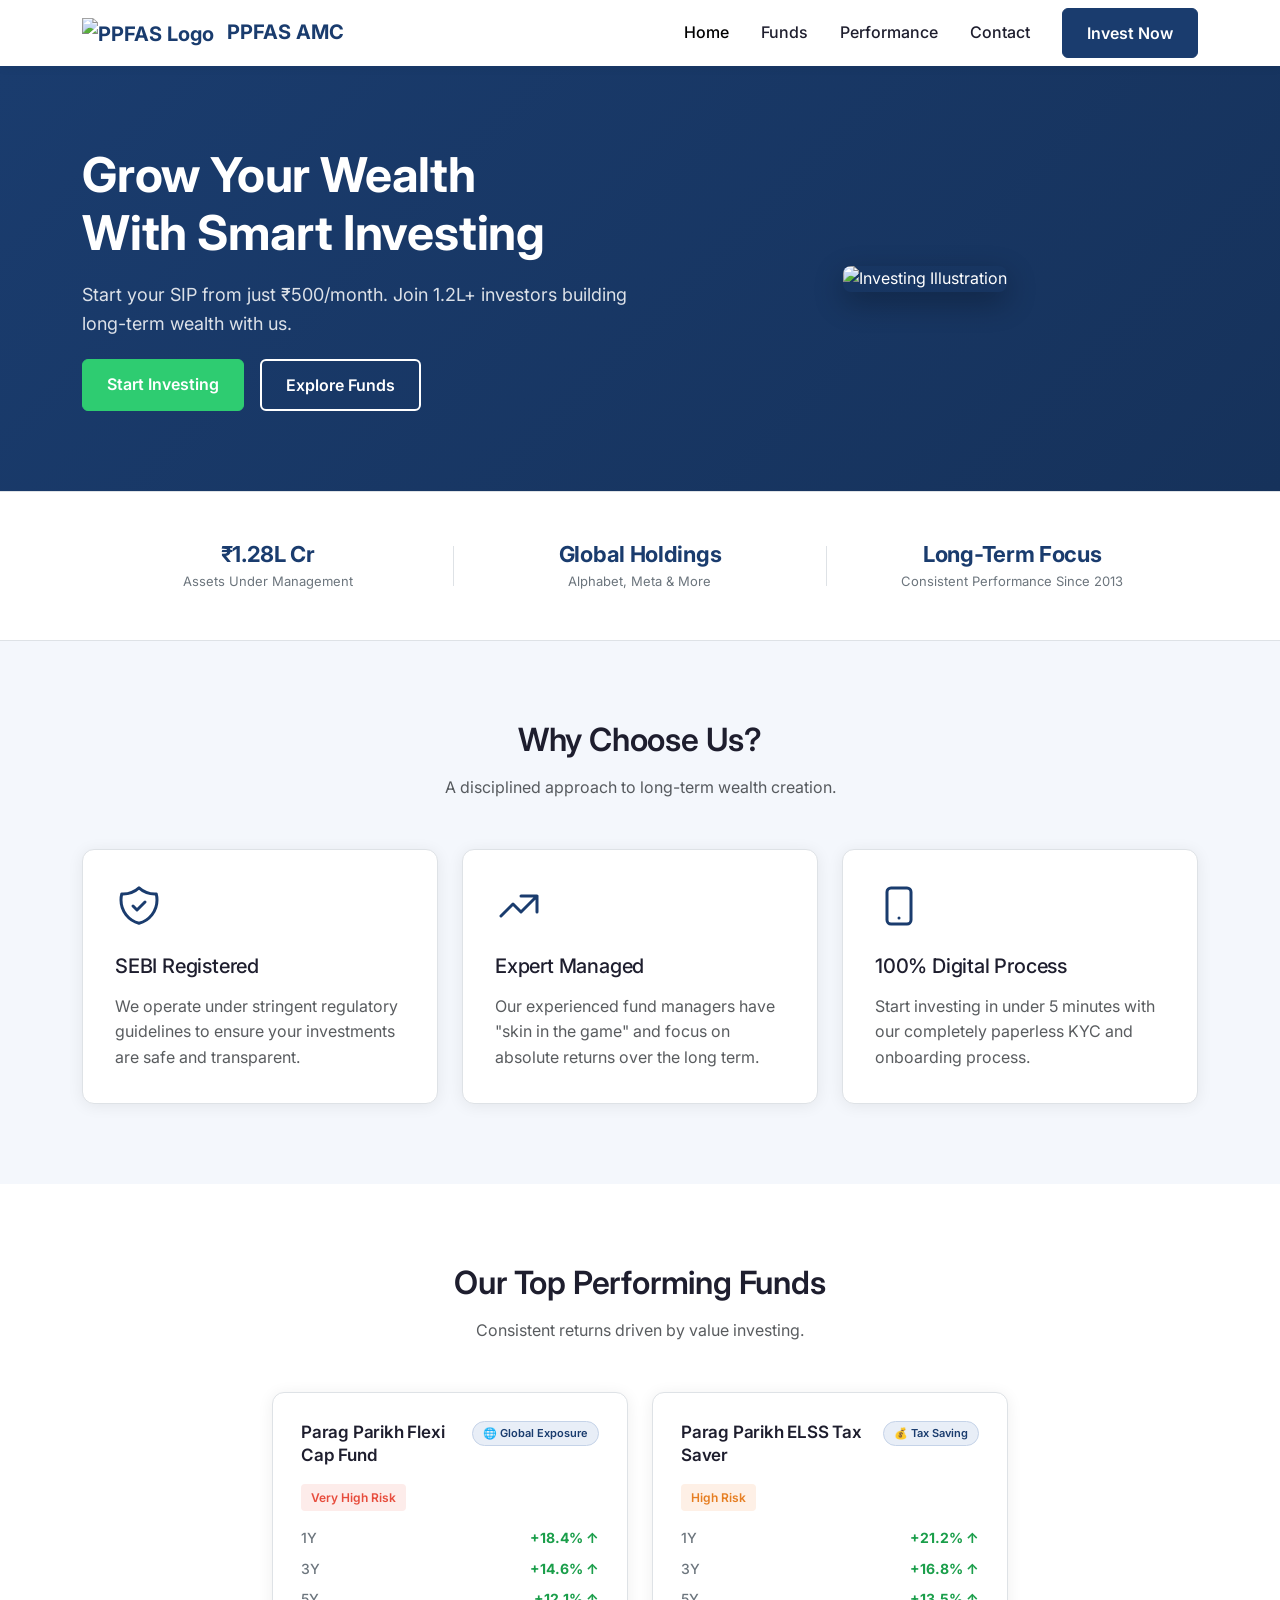
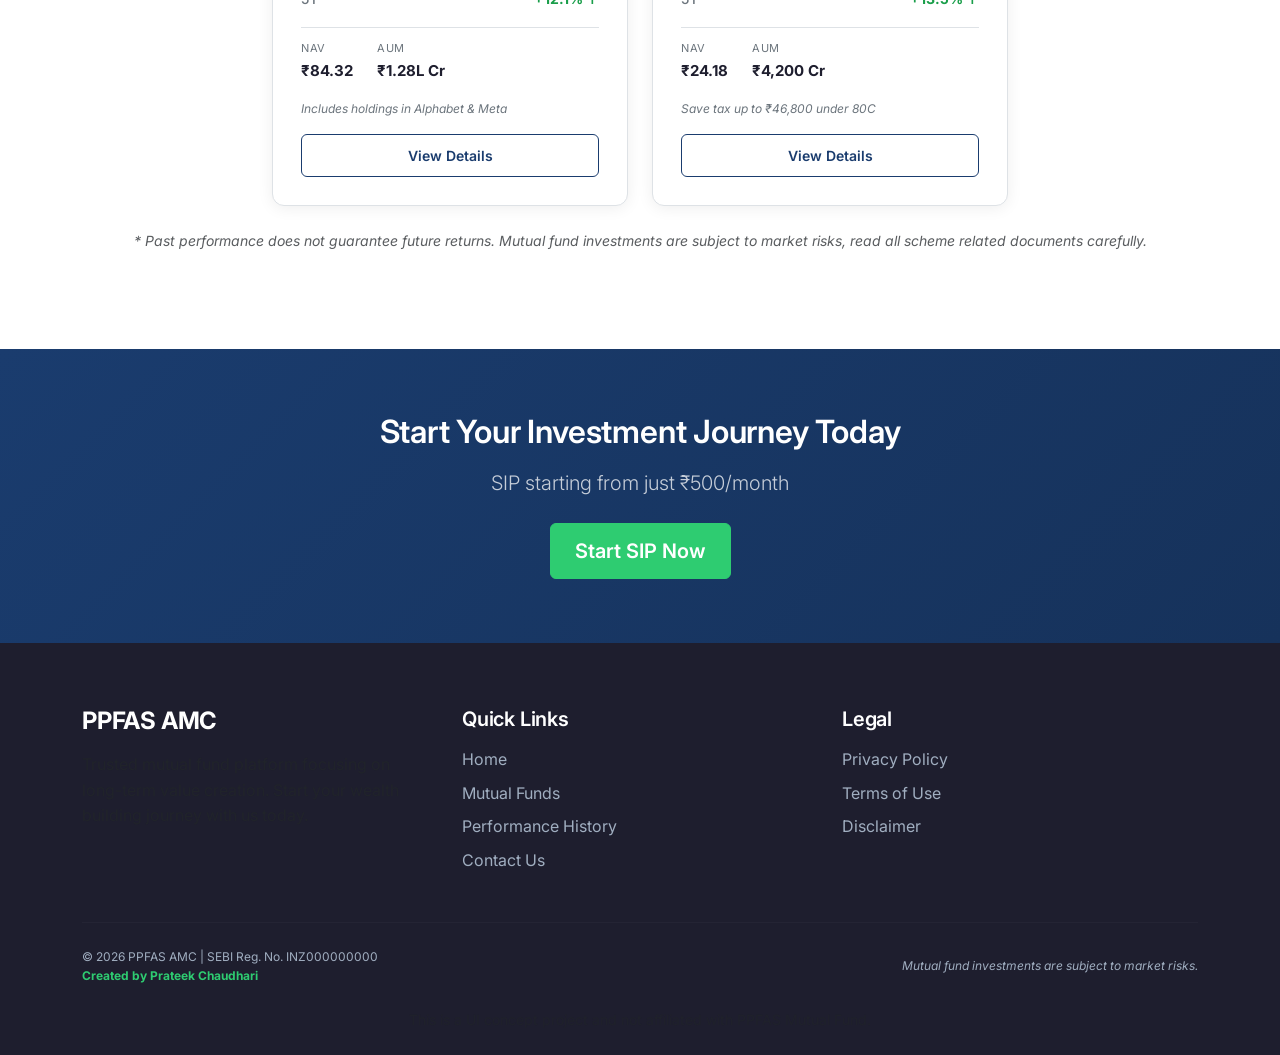
==== index.html @ 996fc591 "UI fixes + responsiveness + bug fixes" ====
<!DOCTYPE html>
<html lang="en">
<head>
  <meta charset="UTF-8">
  <meta name="viewport" content="width=device-width, initial-scale=1.0">
  <title>PPFAS Mutual Fund | Long Term Wealth Creation</title>
  
  <!-- SEO Meta Tags -->
  <meta name="description" content="Start your SIP with PPFAS Mutual Fund. Consistent long-term performance and global exposure for your wealth creation journey.">
  
  <!-- Google Fonts: Inter -->
  <link rel="preconnect" href="https://fonts.googleapis.com">
  <link rel="preconnect" href="https://fonts.gstatic.com" crossorigin>
  <link href="https://fonts.googleapis.com/css2?family=Inter:wght@400;500;600;700&display=swap" rel="stylesheet">
  
  <!-- Bootstrap 5 CSS -->
  <link href="https://cdn.jsdelivr.net/npm/bootstrap@5.3.2/dist/css/bootstrap.min.css" rel="stylesheet">
  
  <!-- Custom CSS -->
  <link rel="stylesheet" href="css/styles.css">
</head>
<body>

  <!-- ============================================
       1. NAVBAR
  ============================================ -->
  <nav class="navbar navbar-expand-lg sticky-top">
    <div class="container">
      <a class="navbar-brand" href="#">
        <img src="./assets/images/logo.png" alt="PPFAS Logo" onerror="this.onerror=null; this.src='https://placehold.co/150x40/1A3C6E/FFFFFF?text=PPFAS+AMC';" style="height: 40px; width: auto; vertical-align: middle; margin-right: 8px;">
        PPFAS AMC
      </a>
      <button class="navbar-toggler" type="button" data-bs-toggle="collapse" data-bs-target="#navbarNav" aria-controls="navbarNav" aria-expanded="false" aria-label="Toggle navigation">
        <span class="navbar-toggler-icon"></span>
      </button>
      <div class="collapse navbar-collapse justify-content-end" id="navbarNav">
        <ul class="navbar-nav align-items-center">
          <li class="nav-item"><a class="nav-link active" href="#">Home</a></li>
          <li class="nav-item"><a class="nav-link" href="#funds">Funds</a></li>
          <li class="nav-item"><a class="nav-link" href="#performance">Performance</a></li>
          <li class="nav-item"><a class="nav-link" href="#contact">Contact</a></li>
          <li class="nav-item ms-lg-3 mt-3 mt-lg-0">
            <a class="btn btn-primary-custom" href="#">Invest Now</a>
          </li>
        </ul>
      </div>
    </div>
  </nav>

  <!-- ============================================
       2. HERO SECTION
  ============================================ -->
  <section class="hero-section">
    <div class="container">
      <div class="row align-items-center">
        <div class="col-lg-6 mb-5 mb-lg-0">
          <h1 class="hero-title">Grow Your Wealth<br>With Smart Investing</h1>
          <p class="hero-subtitle">Start your SIP from just ₹500/month. Join 1.2L+ investors building long-term wealth with us.</p>
          <div class="d-flex flex-column flex-sm-row gap-3">
            <a href="#" class="btn btn-accent">Start Investing</a>
            <a href="#funds" class="btn btn-outline-custom">Explore Funds</a>
          </div>
        </div>
        <div class="col-lg-6 text-center">
          <img src="./assets/images/hero-bg.jpg" alt="Investing Illustration" onerror="this.onerror=null; this.src='https://images.unsplash.com/photo-1579532537598-459ecdaf39cc?auto=format&fit=crop&w=800&q=80';" class="img-fluid hero-image">
        </div>
      </div>
    </div>
  </section>

  <!-- ============================================
       3. TRUST & STATS STRIP
  ============================================ -->
  <section class="stats-strip" aria-label="Fund trust indicators">
    <div class="container">
      <div class="stats-strip__inner">
        <div class="stats-strip__item">
          <span class="stats-strip__value">₹1.28L Cr</span>
          <span class="stats-strip__label">Assets Under Management</span>
        </div>
        <div class="stats-strip__divider" aria-hidden="true"></div>
        <div class="stats-strip__item">
          <span class="stats-strip__value">Global Holdings</span>
          <span class="stats-strip__label">Alphabet, Meta &amp; More</span>
        </div>
        <div class="stats-strip__divider" aria-hidden="true"></div>
        <div class="stats-strip__item">
          <span class="stats-strip__value">Long-Term Focus</span>
          <span class="stats-strip__label">Consistent Performance Since 2013</span>
        </div>
      </div>
    </div>
  </section>

  <!-- ============================================
       4. FEATURES / WHY INVEST WITH US
  ============================================ -->
  <section class="features-section" id="funds">
    <div class="container">
      <div class="text-center mb-5">
        <h2 class="mb-3">Why Choose Us?</h2>
        <p class="text-muted">A disciplined approach to long-term wealth creation.</p>
      </div>
      
      <div class="row g-4">
        <!-- Feature 1 -->
        <div class="col-md-4">
          <div class="feature-card">
            <!-- SVG Icon: Shield -->
            <svg class="feature-icon" xmlns="http://www.w3.org/2000/svg" fill="none" viewBox="0 0 24 24" stroke="currentColor">
              <path stroke-linecap="round" stroke-linejoin="round" stroke-width="1.5" d="M9 12l2 2 4-4m5.618-4.016A11.955 11.955 0 0112 2.944a11.955 11.955 0 01-8.618 3.04A12.02 12.02 0 003 9c0 5.591 3.824 10.29 9 11.622 5.176-1.332 9-6.03 9-11.622 0-1.042-.133-2.052-.382-3.016z" />
            </svg>
            <h3 class="h5 mb-3">SEBI Registered</h3>
            <p class="text-muted mb-0">We operate under stringent regulatory guidelines to ensure your investments are safe and transparent.</p>
          </div>
        </div>
        <!-- Feature 2 -->
        <div class="col-md-4">
          <div class="feature-card">
            <!-- SVG Icon: Chart -->
            <svg class="feature-icon" xmlns="http://www.w3.org/2000/svg" fill="none" viewBox="0 0 24 24" stroke="currentColor">
              <path stroke-linecap="round" stroke-linejoin="round" stroke-width="1.5" d="M13 7h8m0 0v8m0-8l-8 8-4-4-6 6" />
            </svg>
            <h3 class="h5 mb-3">Expert Managed</h3>
            <p class="text-muted mb-0">Our experienced fund managers have "skin in the game" and focus on absolute returns over the long term.</p>
          </div>
        </div>
        <!-- Feature 3 -->
        <div class="col-md-4">
          <div class="feature-card">
            <!-- SVG Icon: Mobile -->
            <svg class="feature-icon" xmlns="http://www.w3.org/2000/svg" fill="none" viewBox="0 0 24 24" stroke="currentColor">
              <path stroke-linecap="round" stroke-linejoin="round" stroke-width="1.5" d="M12 18h.01M8 21h8a2 2 0 002-2V5a2 2 0 00-2-2H8a2 2 0 00-2 2v14a2 2 0 002 2z" />
            </svg>
            <h3 class="h5 mb-3">100% Digital Process</h3>
            <p class="text-muted mb-0">Start investing in under 5 minutes with our completely paperless KYC and onboarding process.</p>
          </div>
        </div>
      </div>
    </div>
  </section>

  <!-- ============================================
       5. FUND PERFORMANCE CARDS
  ============================================ -->
  <section class="performance-section" id="performance">
    <div class="container">
      <div class="text-center mb-5">
        <h2 class="mb-3">Our Top Performing Funds</h2>
        <p class="text-muted">Consistent returns driven by value investing.</p>
      </div>

      <div class="row justify-content-center g-4">
        <!-- Card 1: Flexi Cap -->
        <div class="col-md-6 col-lg-4">
          <div class="fund-card">
            <div class="fund-card__header">
              <h3 class="fund-card__title">Parag Parikh Flexi Cap Fund</h3>
              <span class="fund-card__badge">🌐 Global Exposure</span>
            </div>
            
            <p class="fund-card__risk fund-card__risk--very-high">Very High Risk</p>
            
            <ul class="fund-card__returns" aria-label="Fund returns">
              <li>
                <span class="fund-card__period">1Y</span>
                <span class="fund-card__return fund-card__return--positive">+18.4% ↑</span>
              </li>
              <li>
                <span class="fund-card__period">3Y</span>
                <span class="fund-card__return fund-card__return--positive">+14.6% ↑</span>
              </li>
              <li>
                <span class="fund-card__period">5Y</span>
                <span class="fund-card__return fund-card__return--positive">+12.1% ↑</span>
              </li>
            </ul>
            
            <div class="fund-card__meta">
              <div class="fund-card__meta-item">
                <span class="fund-card__meta-label">NAV</span>
                <span class="fund-card__meta-value">₹84.32</span>
              </div>
              <div class="fund-card__meta-item">
                <span class="fund-card__meta-label">AUM</span>
                <span class="fund-card__meta-value">₹1.28L Cr</span>
              </div>
            </div>
            
            <p class="fund-card__note">Includes holdings in Alphabet &amp; Meta</p>
            <a href="fund-details.html" class="btn fund-card__btn">View Details</a>
          </div>
        </div>

        <!-- Card 2: Tax Saver -->
        <div class="col-md-6 col-lg-4">
          <div class="fund-card">
            <div class="fund-card__header">
              <h3 class="fund-card__title">Parag Parikh ELSS Tax Saver</h3>
              <span class="fund-card__badge">💰 Tax Saving</span>
            </div>
            
            <p class="fund-card__risk fund-card__risk--high">High Risk</p>
            
            <ul class="fund-card__returns" aria-label="Fund returns">
              <li>
                <span class="fund-card__period">1Y</span>
                <span class="fund-card__return fund-card__return--positive">+21.2% ↑</span>
              </li>
              <li>
                <span class="fund-card__period">3Y</span>
                <span class="fund-card__return fund-card__return--positive">+16.8% ↑</span>
              </li>
              <li>
                <span class="fund-card__period">5Y</span>
                <span class="fund-card__return fund-card__return--positive">+13.5% ↑</span>
              </li>
            </ul>
            
            <div class="fund-card__meta">
              <div class="fund-card__meta-item">
                <span class="fund-card__meta-label">NAV</span>
                <span class="fund-card__meta-value">₹24.18</span>
              </div>
              <div class="fund-card__meta-item">
                <span class="fund-card__meta-label">AUM</span>
                <span class="fund-card__meta-value">₹4,200 Cr</span>
              </div>
            </div>
            
            <p class="fund-card__note">Save tax up to ₹46,800 under 80C</p>
            <a href="fund-details.html" class="btn fund-card__btn">View Details</a>
          </div>
        </div>
      </div>
      
      <div class="mt-4 text-center">
        <p class="small text-muted fst-italic">
          * Past performance does not guarantee future returns. Mutual fund investments are subject to market risks, read all scheme related documents carefully.
        </p>
      </div>
    </div>
  </section>

  <!-- ============================================
       6. CTA BANNER
  ============================================ -->
  <section class="cta-banner">
    <div class="container">
      <h2 class="mb-3">Start Your Investment Journey Today</h2>
      <p class="mb-4 lead opacity-75">SIP starting from just ₹500/month</p>
      <a href="#" class="btn btn-accent btn-lg">Start SIP Now</a>
    </div>
  </section>

  <!-- ============================================
       7. FOOTER
  ============================================ -->
  <footer class="footer" id="contact">
    <div class="container">
      <div class="row gy-4">
        <div class="col-lg-4">
          <h4 class="mb-3 fw-bold text-white">PPFAS AMC</h4>
          <p class="text-muted pe-lg-4">Trusted mutual fund platform focusing on long-term value creation. Start your wealth building journey with us today.</p>
        </div>
        <div class="col-lg-4 col-md-6">
          <h5 class="mb-3 text-white">Quick Links</h5>
          <ul class="list-unstyled">
            <li class="mb-2"><a href="#">Home</a></li>
            <li class="mb-2"><a href="#funds">Mutual Funds</a></li>
            <li class="mb-2"><a href="#performance">Performance History</a></li>
            <li class="mb-2"><a href="#contact">Contact Us</a></li>
          </ul>
        </div>
        <div class="col-lg-4 col-md-6">
          <h5 class="mb-3 text-white">Legal</h5>
          <ul class="list-unstyled">
            <li class="mb-2"><a href="#">Privacy Policy</a></li>
            <li class="mb-2"><a href="#">Terms of Use</a></li>
            <li class="mb-2"><a href="#">Disclaimer</a></li>
          </ul>
        </div>
      </div>
      
      <hr class="footer-divider">
      
      <div class="row align-items-center">
        <div class="col-md-6 mb-3 mb-md-0">
          <p class="footer-disclaimer mb-0">© 2026 PPFAS AMC | SEBI Reg. No. INZ000000000<br>
          <strong style="color: #2ECC71;">Created by Prateek Chaudhari</strong></p>
        </div>
        <div class="col-md-6 text-md-end">
          <p class="footer-disclaimer mb-0 fst-italic">Mutual fund investments are subject to market risks.</p>
        </div>
      </div>
      
      <div class="row mt-4">
        <div class="col-12 text-center">
          <p class="small text-muted mb-0" style="opacity: 0.7;">This is a UI concept project and not affiliated with PPFAS Mutual Fund.</p>
        </div>
      </div>
    </div>
  </footer>

  <!-- Bootstrap 5 JS Bundle -->
  <script src="https://cdn.jsdelivr.net/npm/bootstrap@5.3.2/dist/js/bootstrap.bundle.min.js"></script>
</body>
</html>
---- css/styles.css ----
/* ============================================
   CSS CUSTOM PROPERTIES
============================================ */
:root {
  --color-primary:     #1A3C6E;
  --color-accent:      #2ECC71;
  --color-bg-light:    #F4F7FC;
  --color-white:       #FFFFFF;
  --color-text-dark:   #1E1E2E;
  --color-text-muted:  #6C757D;
  --color-border:      #DEE2E6;
  --color-risk-high:   #E67E22;
  --color-risk-vhigh:  #E74C3C;

  --font-family:       'Inter', sans-serif;
  --radius-card:       12px;
  --shadow-card:       0 2px 16px rgba(0, 0, 0, 0.07);
  --shadow-card-hover: 0 8px 24px rgba(0, 0, 0, 0.12);
}

html {
  scroll-behavior: smooth;
}

body {
  font-family: var(--font-family);
  color: var(--color-text-dark);
  line-height: 1.6;
}

h1, h2, h3, h4, h5, h6 {
  letter-spacing: -0.2px;
  font-weight: 600;
}

/* ============================================
   NAVBAR
============================================ */
.navbar {
  box-shadow: 0 2px 10px rgba(0,0,0,0.05);
  background: var(--color-white);
}

.navbar-brand {
  font-weight: 700;
  color: var(--color-primary) !important;
}

.nav-link {
  font-weight: 500;
  color: var(--color-text-dark);
  margin: 0 8px;
}

.btn-primary-custom, .btn-outline-custom, .btn-accent {
  border-radius: 6px;
  font-weight: 600;
  padding: 12px 24px; /* Uniform padding */
  transition: transform 0.3s ease, background-color 0.3s ease;
  text-decoration: none;
}

.btn-primary-custom {
  background-color: var(--color-primary);
  border-color: var(--color-primary);
  color: var(--color-white);
}

.btn-primary-custom:hover {
  background-color: #16325B;
  color: var(--color-white);
  transform: scale(1.05); /* Slight scale */
}

.btn-accent {
  background-color: var(--color-accent);
  border-color: var(--color-accent);
  color: var(--color-white);
}

.btn-accent:hover {
  background-color: #27AE60;
  color: var(--color-white);
  transform: scale(1.05);
}

.btn-outline-custom {
  border: 2px solid var(--color-white);
  color: var(--color-white);
}

.btn-outline-custom:hover {
  background-color: var(--color-white);
  color: var(--color-primary);
  transform: scale(1.05);
}

/* ============================================
   HERO SECTION
============================================ */
.hero-section {
  background-color: var(--color-primary);
  /* A subtle linear gradient adds a premium feel */
  background-image: linear-gradient(135deg, #1A3C6E 0%, #16325B 100%);
  color: var(--color-white);
  padding: 80px 0;
}

.hero-title {
  font-size: 48px;
  font-weight: 700;
  line-height: 1.2;
  margin-bottom: 20px;
}

.hero-subtitle {
  font-size: 18px;
  font-weight: 400;
  color: rgba(255, 255, 255, 0.85);
  margin-bottom: 20px;
}

.hero-image {
  max-width: 100%;
  height: auto;
  border-radius: 8px;
  box-shadow: 0 10px 30px rgba(0,0,0,0.3);
}

/* ============================================
   STATS STRIP
============================================ */
.stats-strip {
  background-color: var(--color-white);
  border-top: 1px solid var(--color-border);
  border-bottom: 1px solid var(--color-border);
  padding: 40px 0;
}

.stats-strip__inner {
  display: flex;
  align-items: center;
  justify-content: space-between;
  gap: 0;
}

.stats-strip__item {
  flex: 1;
  display: flex;
  flex-direction: column;
  align-items: center;
  text-align: center;
  padding: 8px 24px;
  transition: transform 0.3s ease;
}

.stats-strip__item:hover {
  transform: scale(1.05);
}

.stats-strip__value {
  font-size: 22px;
  font-weight: 700;
  color: var(--color-primary);
  letter-spacing: -0.3px;
  line-height: 1.3;
}

.stats-strip__label {
  font-size: 13px;
  color: var(--color-text-muted);
  margin-top: 4px;
  line-height: 1.5;
}

.stats-strip__divider {
  width: 1px;
  height: 40px;
  background-color: var(--color-border);
  flex-shrink: 0;
}

/* ============================================
   FEATURES SECTION
============================================ */
.features-section {
  background-color: var(--color-bg-light);
  padding: 80px 0;
}

.feature-card {
  background-color: var(--color-white);
  border-radius: var(--radius-card);
  padding: 32px;
  box-shadow: var(--shadow-card);
  transition: transform 0.2s ease, box-shadow 0.2s ease;
  height: 100%;
  border: 1px solid var(--color-border);
}

.feature-card:hover {
  transform: translateY(-4px);
  box-shadow: var(--shadow-card-hover);
}

.feature-icon {
  width: 48px;
  height: 48px;
  color: var(--color-primary);
  margin-bottom: 24px;
}

/* ============================================
   FUND PERFORMANCE
============================================ */
.performance-section {
  background-color: var(--color-white);
  padding: 80px 0;
}

.fund-card {
  background-color: var(--color-white);
  border: 1px solid var(--color-border);
  border-radius: var(--radius-card);
  padding: 28px;
  box-shadow: var(--shadow-card);
  transition: transform 0.2s ease, box-shadow 0.2s ease;
  display: flex;
  flex-direction: column;
  gap: 16px;
  height: 100%;
}

.fund-card:hover {
  transform: translateY(-4px);
  box-shadow: var(--shadow-card-hover);
}

.fund-card__header {
  display: flex;
  align-items: flex-start;
  justify-content: space-between;
  gap: 12px;
}

.fund-card__title {
  font-size: 17px;
  font-weight: 600;
  color: var(--color-text-dark);
  line-height: 1.4;
  margin: 0;
}

.fund-card__badge {
  font-size: 11px;
  font-weight: 600;
  color: var(--color-primary);
  background-color: #E8EEF7;
  border: 1px solid #C5D3E8;
  border-radius: 20px;
  padding: 3px 10px;
  white-space: nowrap;
  flex-shrink: 0;
}

.fund-card__risk {
  font-size: 12px;
  font-weight: 600;
  margin: 0;
  padding: 4px 10px;
  border-radius: 4px;
  display: inline-block;
  width: fit-content;
}

.fund-card__risk--high {
  color: var(--color-risk-high);
  background-color: #FEF0E6;
}

.fund-card__risk--very-high {
  color: var(--color-risk-vhigh);
  background-color: #FDECEA;
}

.fund-card__returns {
  list-style: none;
  padding: 0;
  margin: 0;
  display: flex;
  flex-direction: column;
  gap: 8px;
}

.fund-card__returns li {
  display: flex;
  justify-content: space-between;
  align-items: center;
  font-size: 14px;
}

.fund-card__period {
  color: var(--color-text-muted);
  font-weight: 500;
}

.fund-card__return--positive {
  color: #1A9E4A;
  font-weight: 700;
}

.fund-card__meta {
  display: flex;
  gap: 24px;
  padding-top: 12px;
  border-top: 1px solid var(--color-border);
}

.fund-card__meta-item {
  display: flex;
  flex-direction: column;
  gap: 2px;
}

.fund-card__meta-label {
  font-size: 11px;
  color: var(--color-text-muted);
  text-transform: uppercase;
  letter-spacing: 0.5px;
}

.fund-card__meta-value {
  font-size: 15px;
  font-weight: 700;
  color: var(--color-text-dark);
}

.fund-card__note {
  font-size: 12px;
  color: var(--color-text-muted);
  margin: 0;
  font-style: italic;
}

.fund-card__btn {
  display: block;
  text-align: center;
  padding: 10px 0;
  border: 1.5px solid var(--color-primary);
  border-radius: 6px;
  color: var(--color-primary);
  font-size: 14px;
  font-weight: 600;
  text-decoration: none;
  transition: background-color 0.2s ease, color 0.2s ease;
  margin-top: auto;
}

.fund-card__btn:hover {
  background-color: var(--color-primary);
  color: var(--color-white);
}

/* ============================================
   CTA BANNER
============================================ */
.cta-banner {
  background-color: var(--color-primary);
  background-image: linear-gradient(135deg, #1A3C6E 0%, #16325B 100%);
  color: var(--color-white);
  padding: 64px 0;
  text-align: center;
}

/* ============================================
   FOOTER
============================================ */
.footer {
  background-color: #1E1E2E;
  color: #E2E8F0;
  padding: 64px 0 24px;
}

.footer a {
  color: #A0AEC0;
  text-decoration: none;
  transition: color 0.2s;
}

.footer a:hover {
  color: var(--color-white);
}

.footer-divider {
  border-color: rgba(255,255,255,0.1);
  margin: 32px 0 24px;
}

.footer-disclaimer {
  font-size: 12px;
  color: #A0AEC0;
}

/* ============================================
   RESPONSIVE
============================================ */
@media (max-width: 768px) {
  .hero-title {
    font-size: 32px;
  }
  .hero-subtitle {
    font-size: 16px;
  }
  .hero-section .d-flex {
    flex-direction: column;
    width: 100%;
  }
  .hero-section .btn {
    width: 100%;
    margin-bottom: 12px;
  }
  
  .stats-strip__inner {
    flex-direction: column;
    gap: 0;
  }
  .stats-strip__item {
    width: 100%;
    padding: 24px 24px;
    border-bottom: 1px solid var(--color-border);
  }
  .stats-strip__item:last-child {
    border-bottom: none;
  }
  .stats-strip__divider {
    display: none;
  }
  .stats-strip__value {
    font-size: 20px;
  }
}
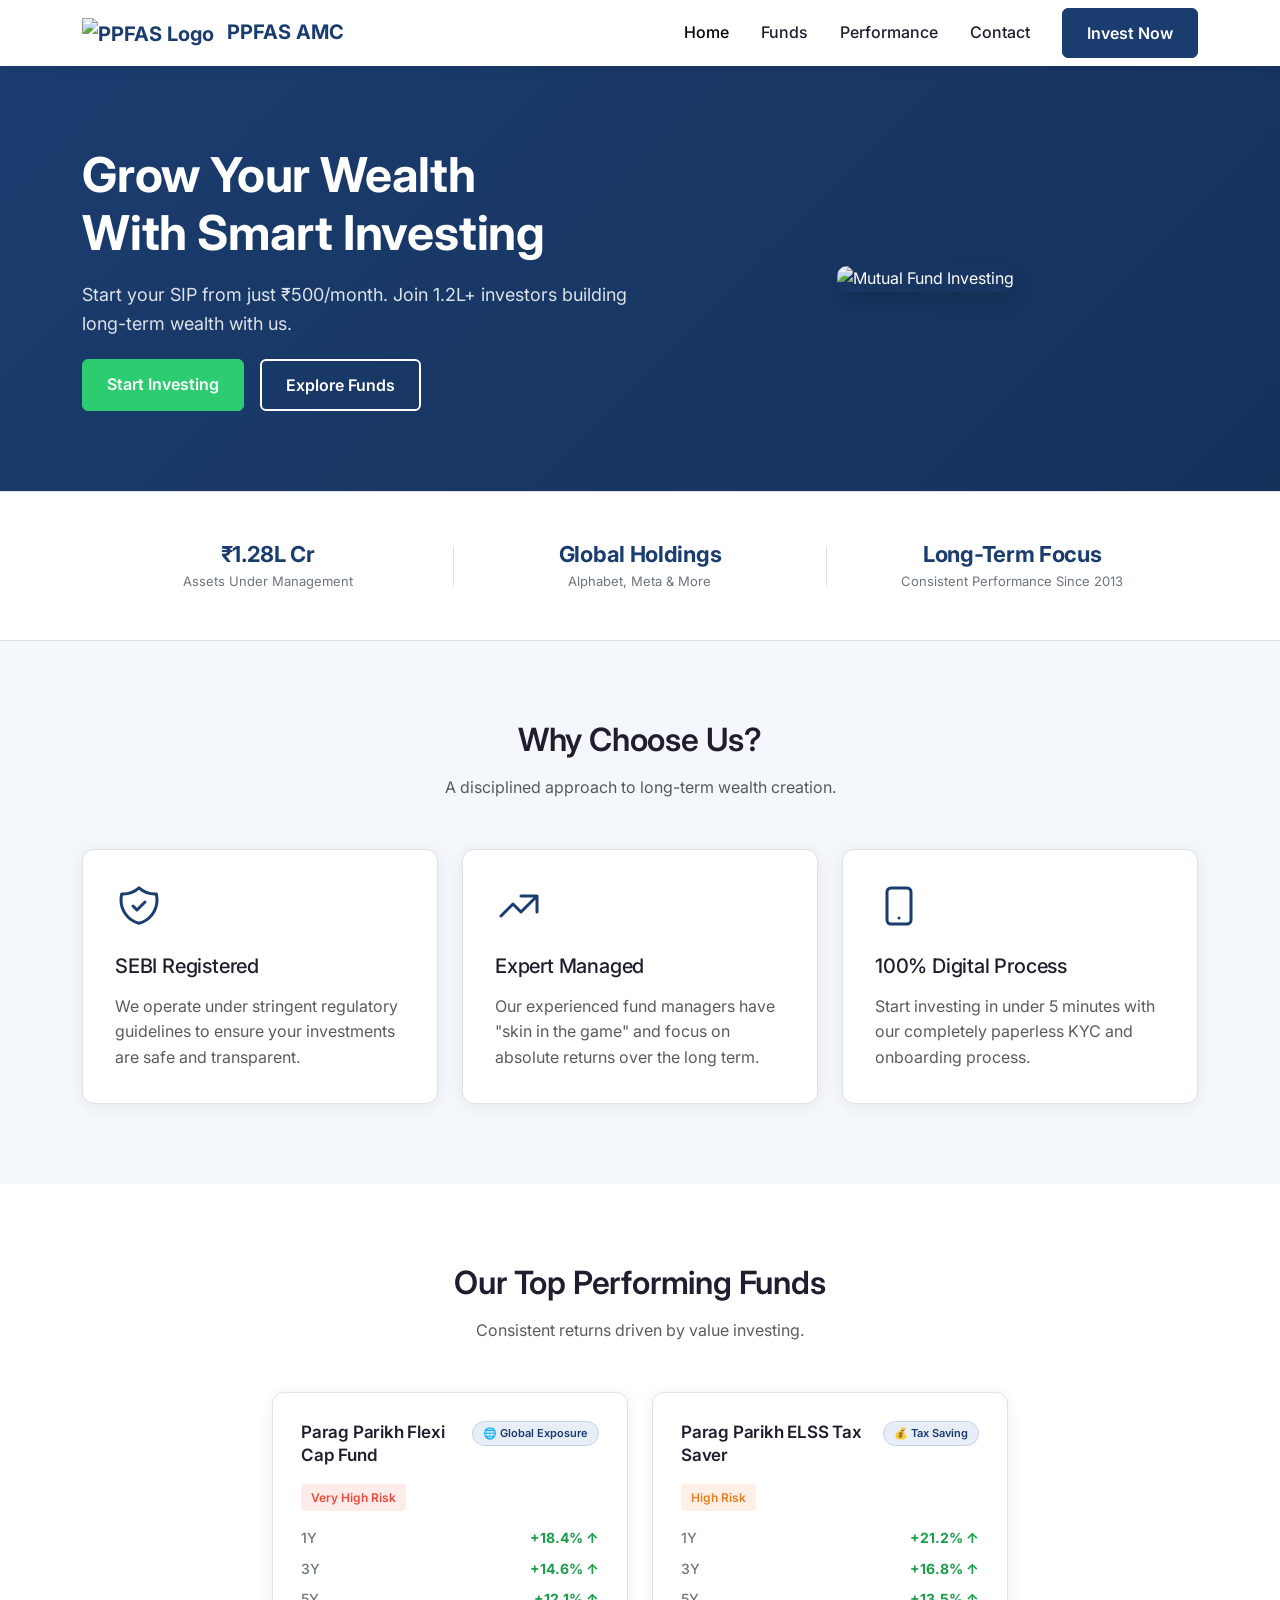
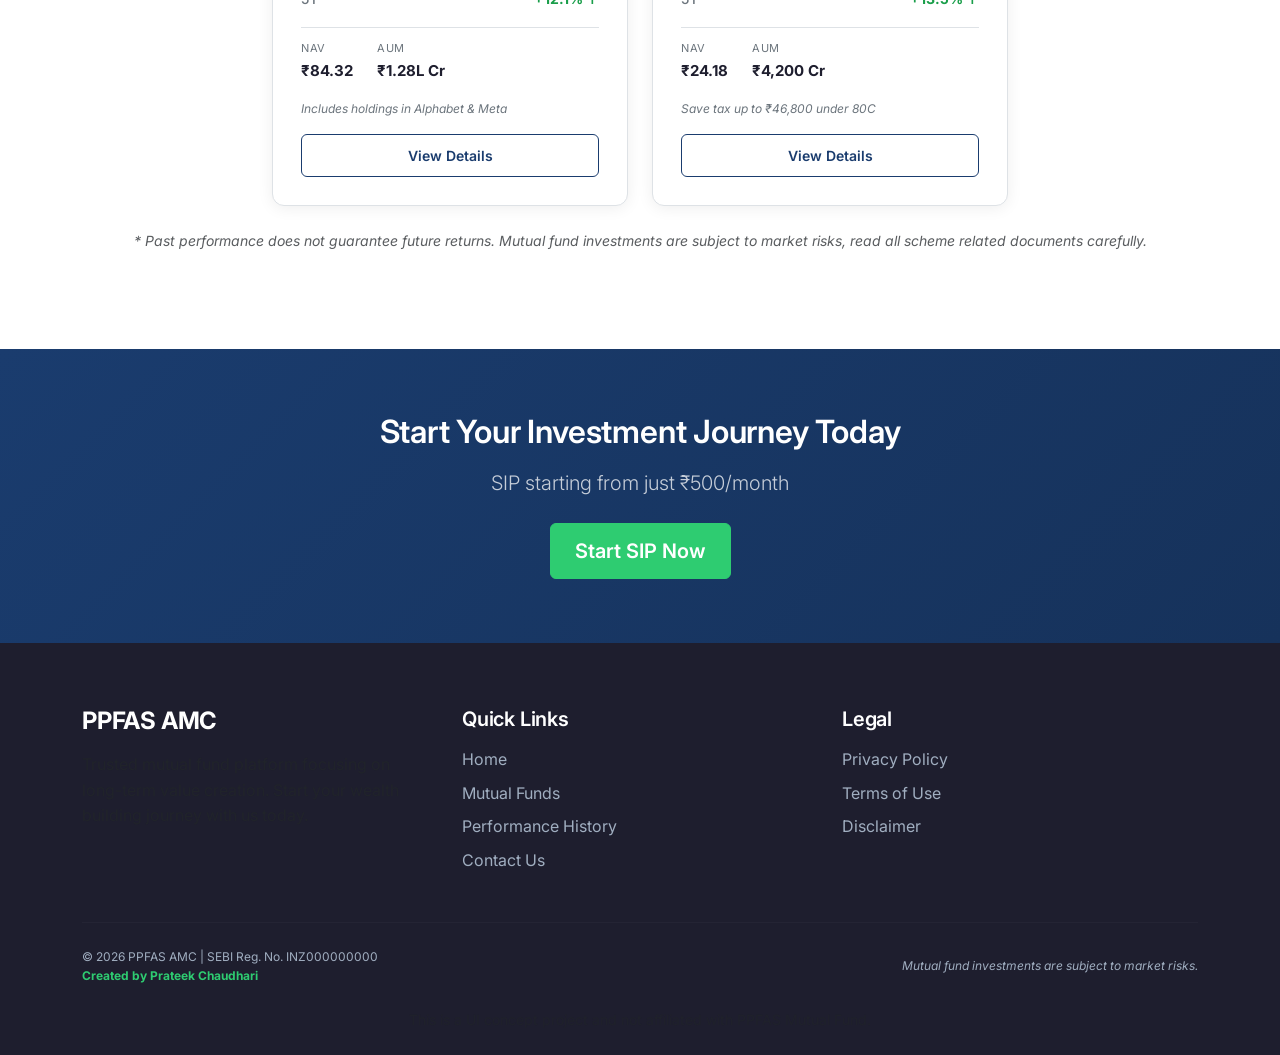
==== commit 8f8461d4: "Fix hero image, size, and layout alignment" ====
--- a/index.html
+++ b/index.html
@@ -62,7 +62,7 @@
           </div>
         </div>
         <div class="col-lg-6 text-center">
-          <img src="./assets/images/hero-bg.jpg" alt="Investing Illustration" onerror="this.onerror=null; this.src='https://images.unsplash.com/photo-1579532537598-459ecdaf39cc?auto=format&fit=crop&w=800&q=80';" class="img-fluid hero-image">
+          <img src="https://images.unsplash.com/photo-1640161704729-cbe966a08476?auto=format&fit=crop&w=800&q=80" alt="Mutual Fund Investing" class="img-fluid hero-image">
         </div>
       </div>
     </div>
--- a/css/styles.css
+++ b/css/styles.css
@@ -104,6 +104,8 @@
   background-image: linear-gradient(135deg, #1A3C6E 0%, #16325B 100%);
   color: var(--color-white);
   padding: 80px 0;
+  display: flex;
+  align-items: center;
 }
 
 .hero-title {
@@ -121,10 +123,12 @@
 }
 
 .hero-image {
-  max-width: 100%;
+  width: 100%;
+  max-width: 450px;     /* limit size */
   height: auto;
-  border-radius: 8px;
-  box-shadow: 0 10px 30px rgba(0,0,0,0.3);
+  object-fit: cover;
+  border-radius: 10px;
+  box-shadow: 0 8px 20px rgba(0,0,0,0.15);
 }
 
 /* ============================================
@@ -405,6 +409,10 @@
    RESPONSIVE
 ============================================ */
 @media (max-width: 768px) {
+  .hero-image {
+    max-width: 100%;
+    margin-top: 20px;
+  }
   .hero-title {
     font-size: 32px;
   }
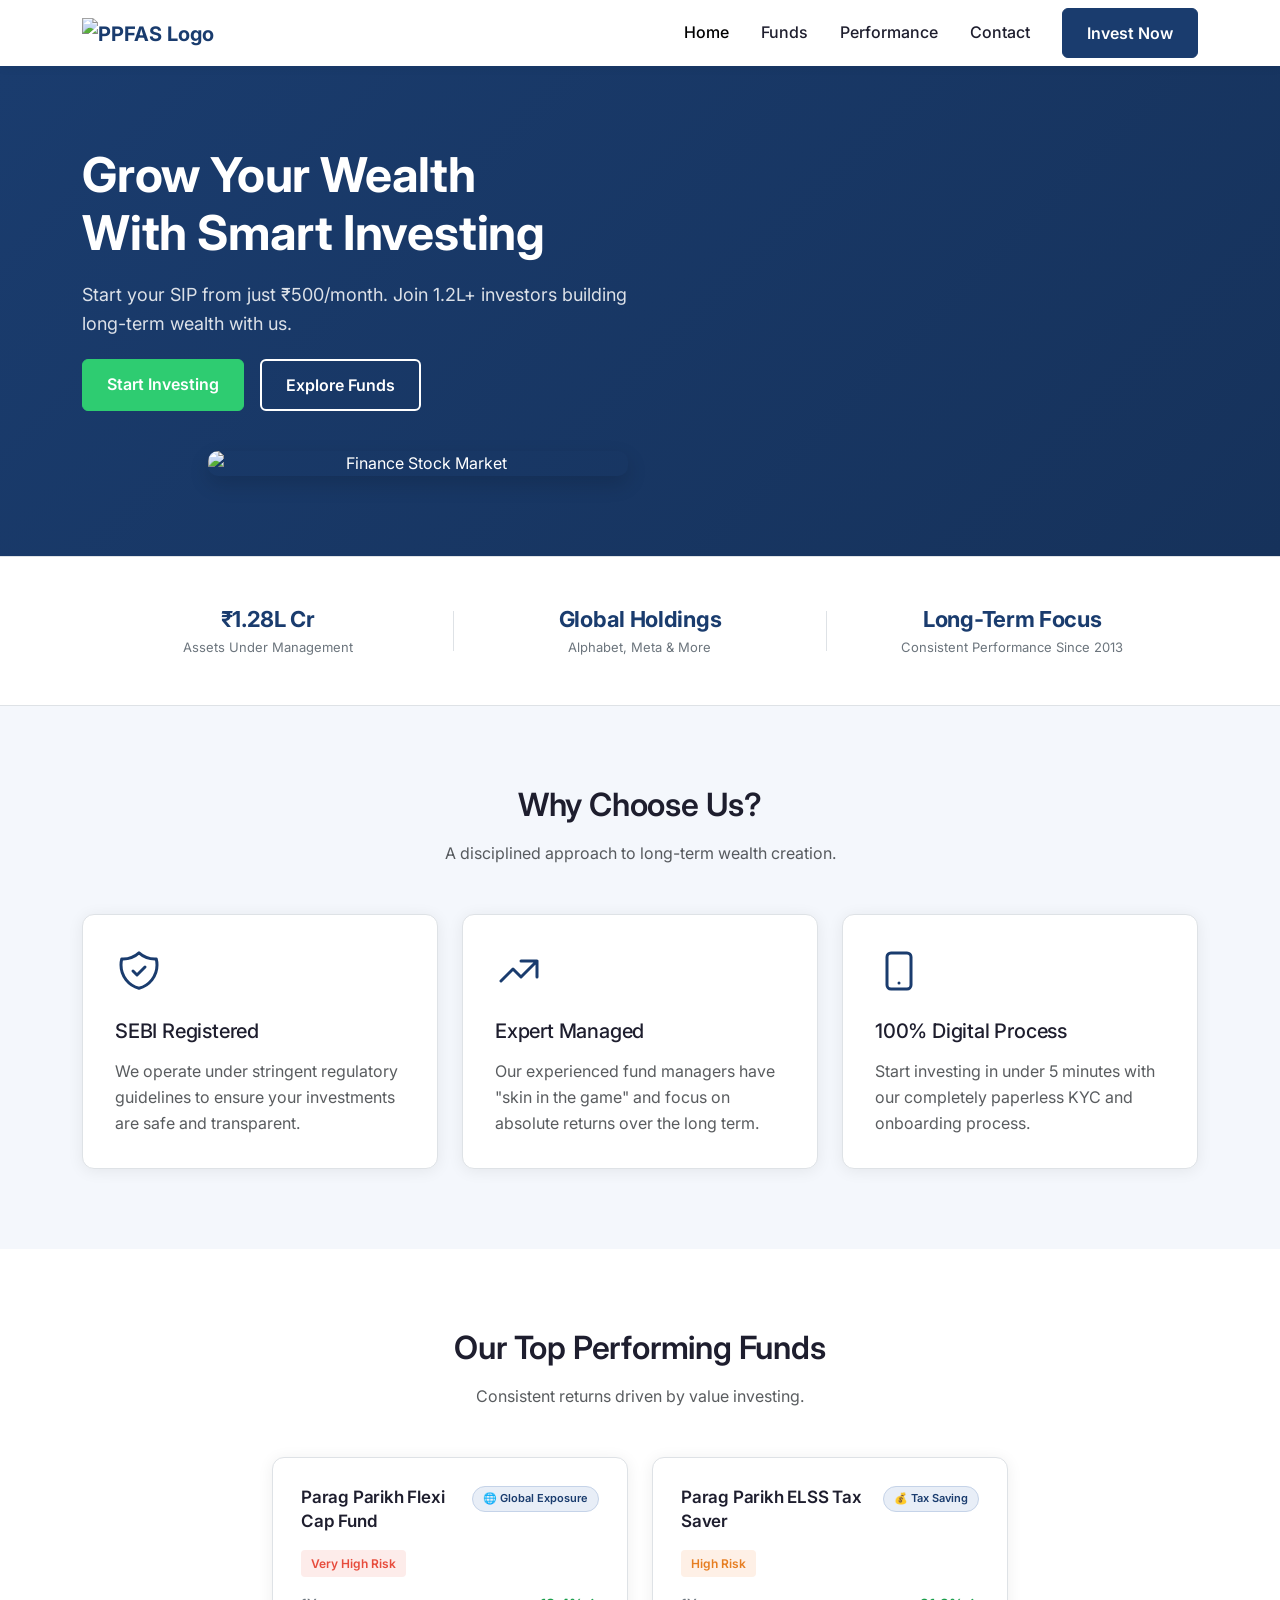
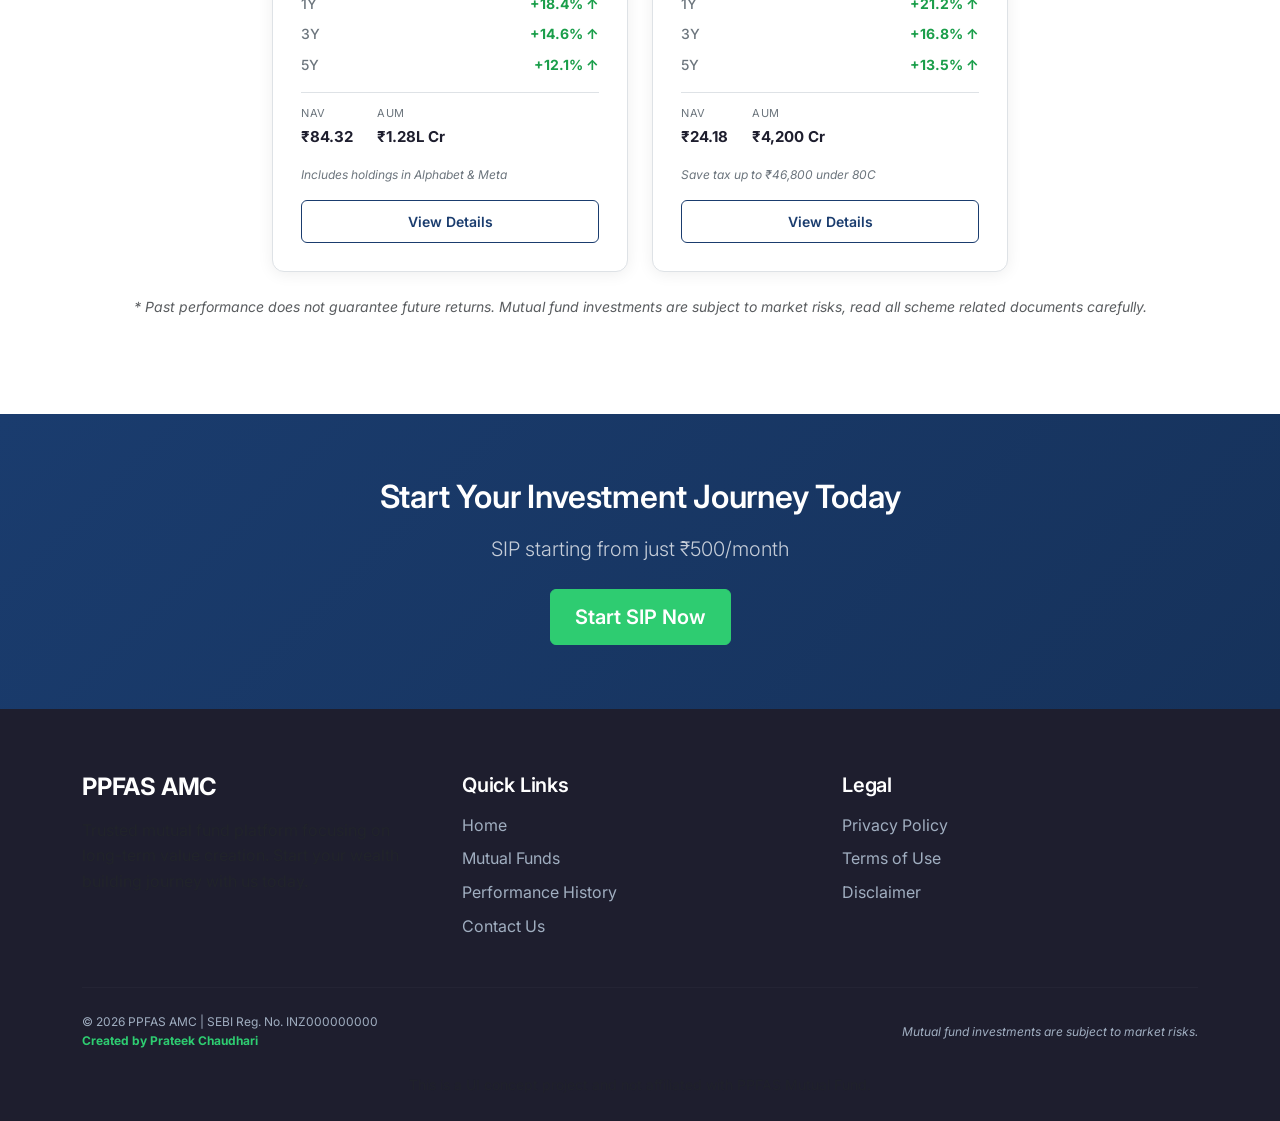
==== commit ffbf35ea: "Clean fintech UI updates: navbar logo, hero image, and alignment" ====
--- a/index.html
+++ b/index.html
@@ -27,8 +27,7 @@
   <nav class="navbar navbar-expand-lg sticky-top">
     <div class="container">
       <a class="navbar-brand" href="#">
-        <img src="./assets/images/logo.png" alt="PPFAS Logo" onerror="this.onerror=null; this.src='https://placehold.co/150x40/1A3C6E/FFFFFF?text=PPFAS+AMC';" style="height: 40px; width: auto; vertical-align: middle; margin-right: 8px;">
-        PPFAS AMC
+        <img src="./assets/images/logo.png" alt="PPFAS Logo" onerror="this.onerror=null; this.src='https://placehold.co/150x40/1A3C6E/FFFFFF?text=PPFAS+AMC';" style="height: 40px; width: auto; vertical-align: middle;">
       </a>
       <button class="navbar-toggler" type="button" data-bs-toggle="collapse" data-bs-target="#navbarNav" aria-controls="navbarNav" aria-expanded="false" aria-label="Toggle navigation">
         <span class="navbar-toggler-icon"></span>
@@ -62,7 +61,7 @@
           </div>
         </div>
         <div class="col-lg-6 text-center">
-          <img src="https://images.unsplash.com/photo-1640161704729-cbe966a08476?auto=format&fit=crop&w=800&q=80" alt="Mutual Fund Investing" class="img-fluid hero-image">
+          <img src="https://images.unsplash.com/photo-1611974789855-9c2a0a7236a3?auto=format&fit=crop&w=800&q=80" alt="Finance Stock Market" class="img-fluid hero-image">
         </div>
       </div>
     </div>
--- a/css/styles.css
+++ b/css/styles.css
@@ -108,6 +108,10 @@
   align-items: center;
 }
 
+.hero-section .row {
+  gap: 40px;
+}
+
 .hero-title {
   font-size: 48px;
   font-weight: 700;
@@ -124,11 +128,13 @@
 
 .hero-image {
   width: 100%;
-  max-width: 450px;     /* limit size */
+  max-width: 420px;
   height: auto;
-  object-fit: cover;
+  object-fit: contain;
   border-radius: 10px;
   box-shadow: 0 8px 20px rgba(0,0,0,0.15);
+  display: block;
+  margin-left: auto;
 }
 
 /* ============================================
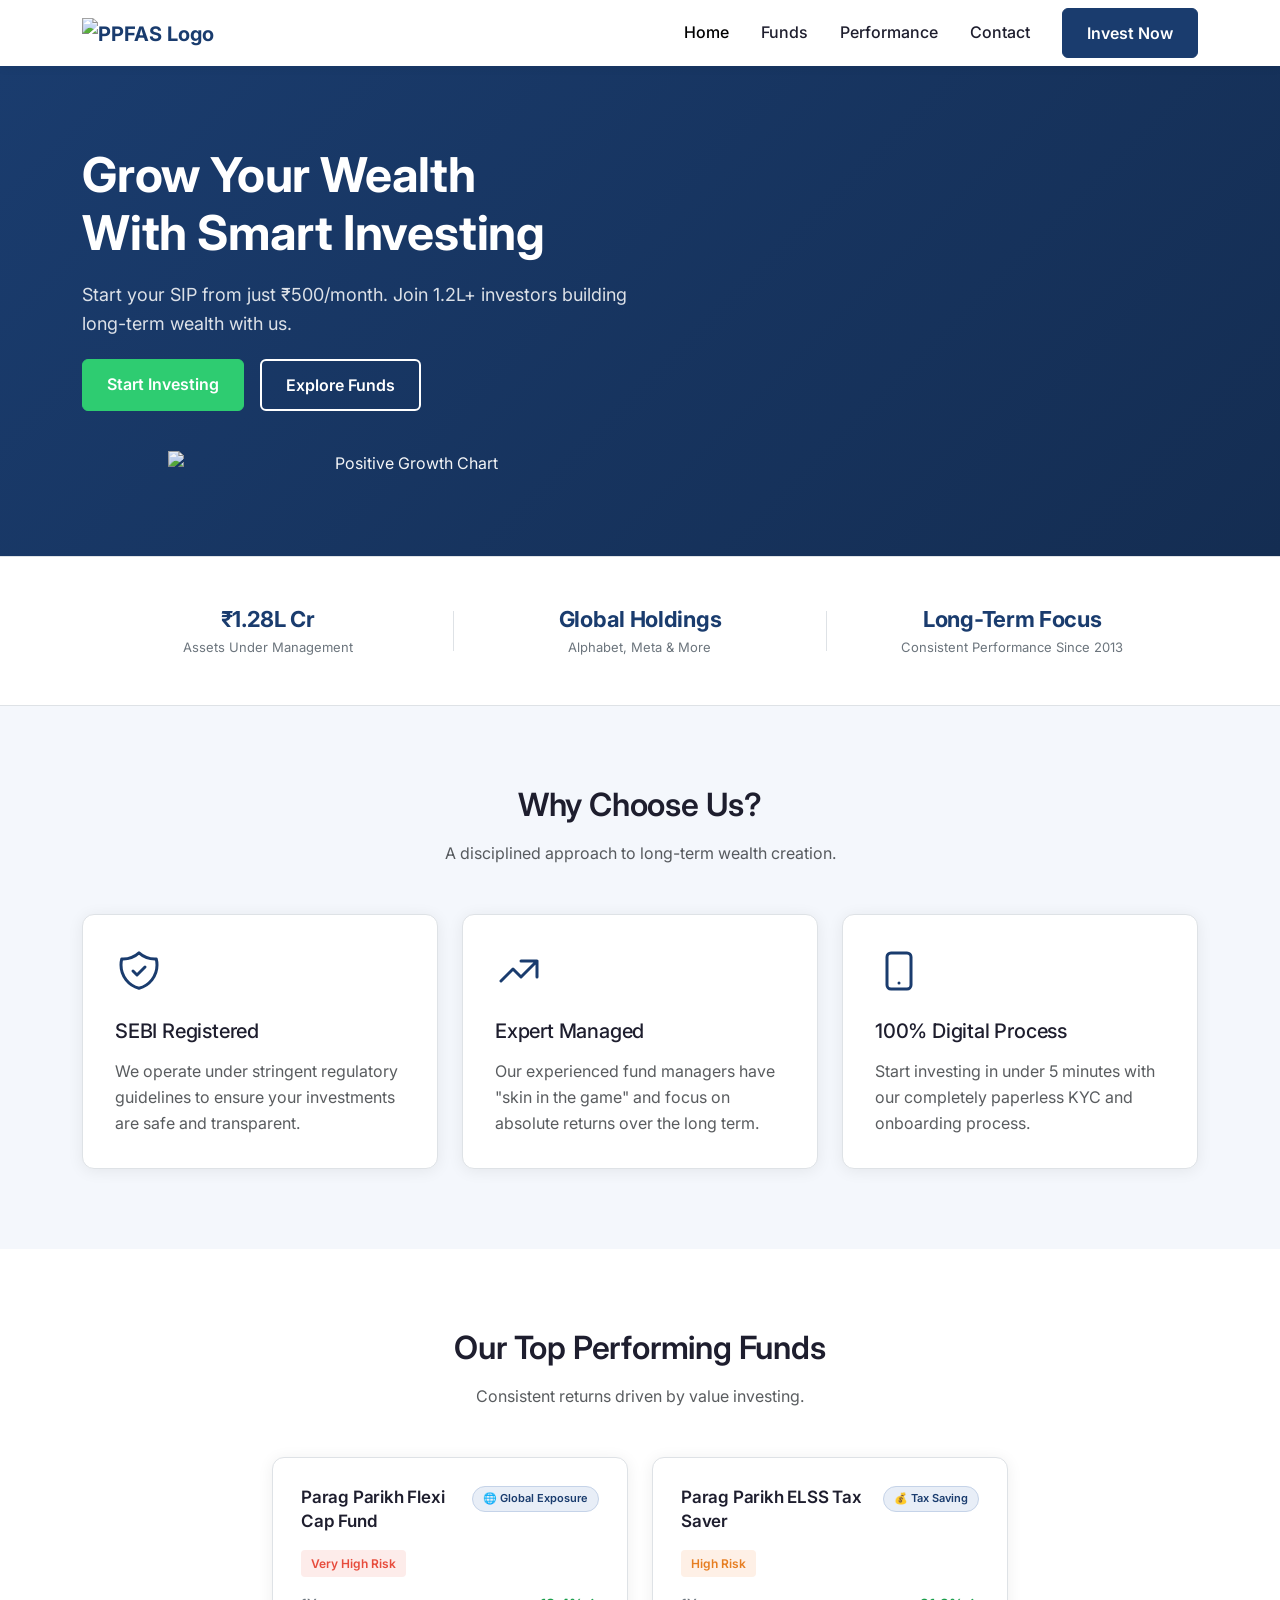
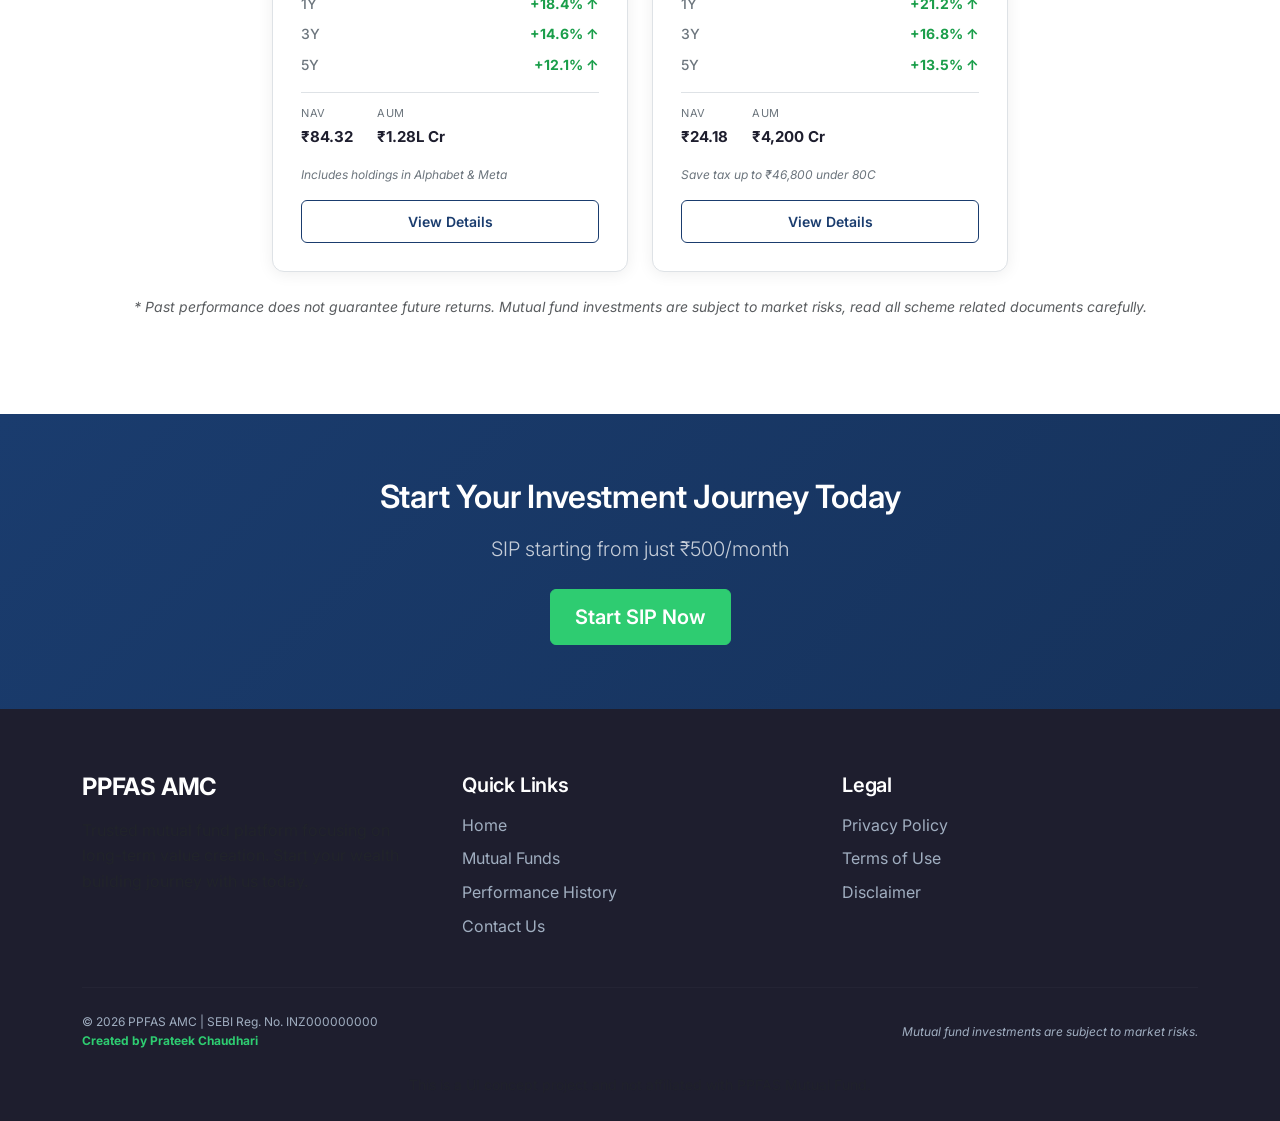
==== commit dbcf3592: "Refine hero UI: remove box look, add depth and offset" ====
--- a/index.html
+++ b/index.html
@@ -61,7 +61,7 @@
           </div>
         </div>
         <div class="col-lg-6 text-center">
-          <img src="https://images.unsplash.com/photo-1611974789855-9c2a0a7236a3?auto=format&fit=crop&w=800&q=80" alt="Finance Stock Market" class="img-fluid hero-image">
+          <img src="https://images.unsplash.com/photo-1565514020179-026b92b2dca1?auto=format&fit=crop&w=800&q=80" alt="Positive Growth Chart" class="img-fluid hero-image">
         </div>
       </div>
     </div>
--- a/css/styles.css
+++ b/css/styles.css
@@ -99,9 +99,7 @@
    HERO SECTION
 ============================================ */
 .hero-section {
-  background-color: var(--color-primary);
-  /* A subtle linear gradient adds a premium feel */
-  background-image: linear-gradient(135deg, #1A3C6E 0%, #16325B 100%);
+  background: linear-gradient(135deg, #1A3C6E 0%, #142d52 100%);
   color: var(--color-white);
   padding: 80px 0;
   display: flex;
@@ -128,13 +126,15 @@
 
 .hero-image {
   width: 100%;
-  max-width: 420px;
+  max-width: 480px;
   height: auto;
   object-fit: contain;
-  border-radius: 10px;
-  box-shadow: 0 8px 20px rgba(0,0,0,0.15);
+  border-radius: 0;
+  box-shadow: none;
+  opacity: 0.95;
   display: block;
   margin-left: auto;
+  transform: translateX(20px);
 }
 
 /* ============================================
@@ -418,6 +418,7 @@
   .hero-image {
     max-width: 100%;
     margin-top: 20px;
+    transform: none;
   }
   .hero-title {
     font-size: 32px;
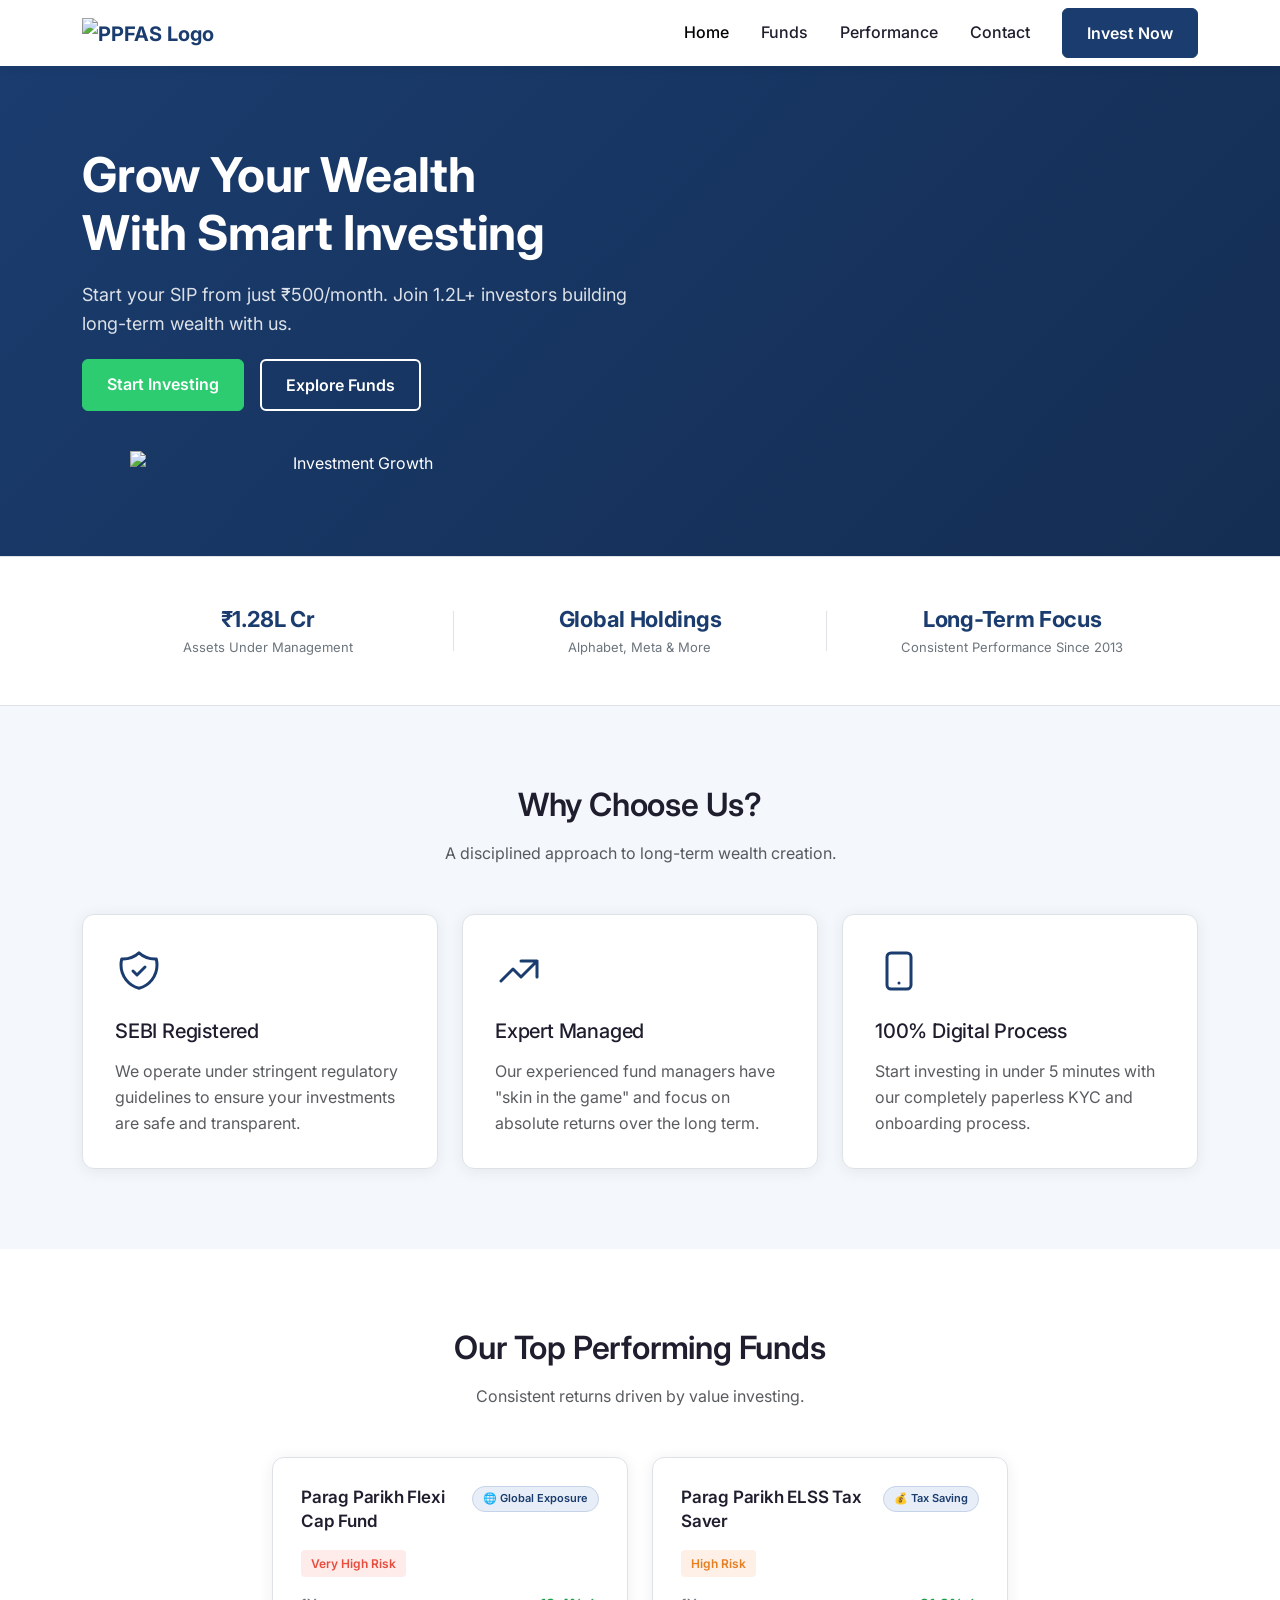
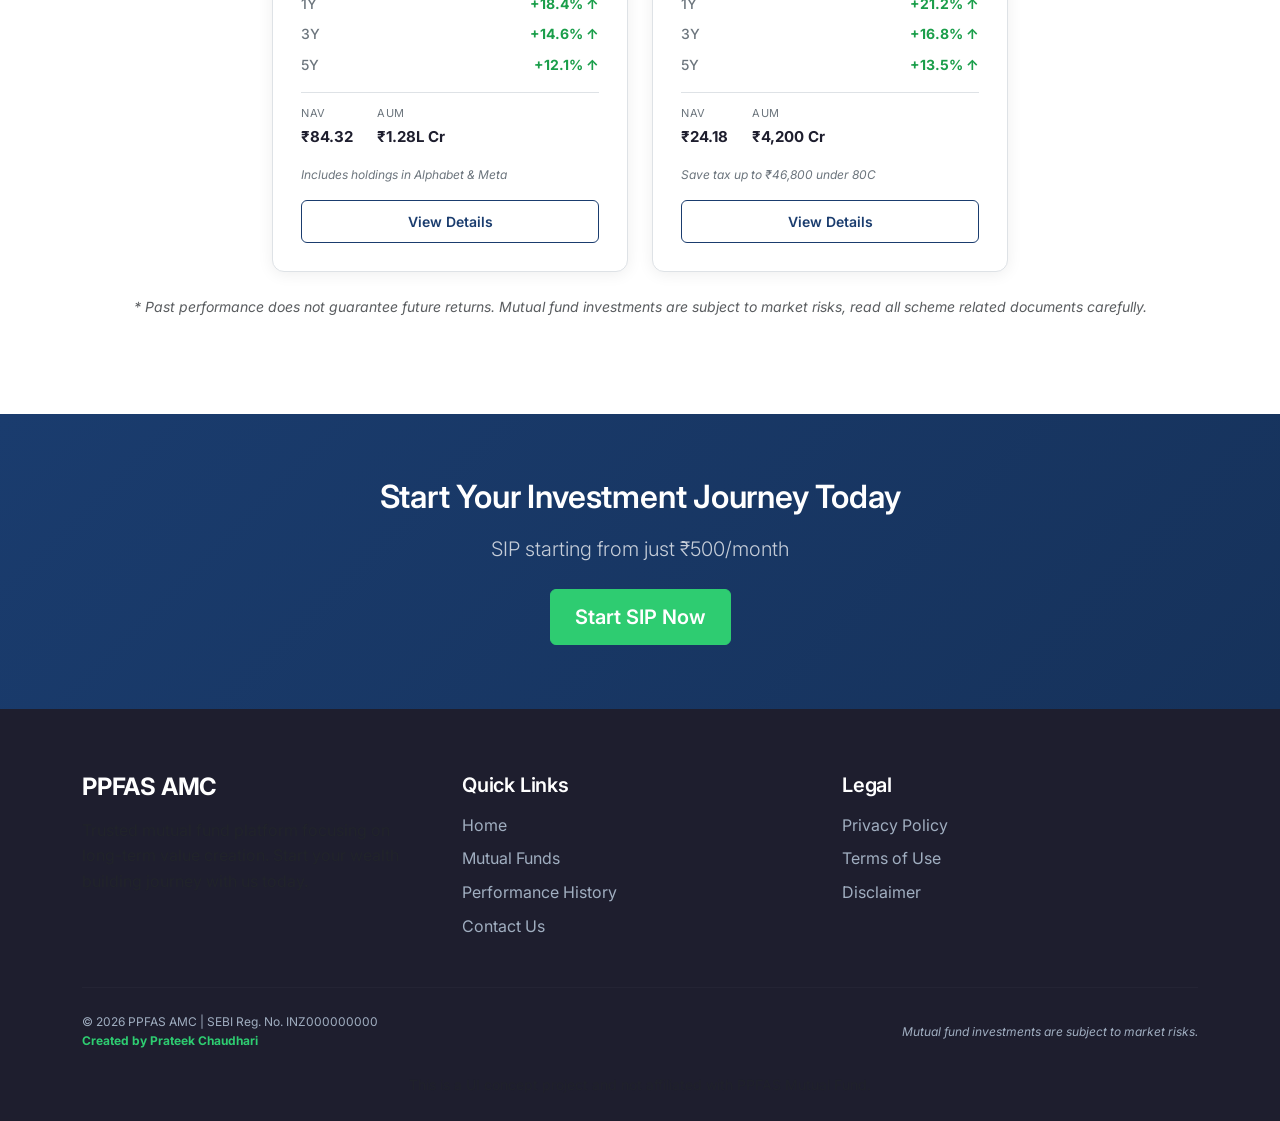
==== commit 4531b1cd: "Fix hero image loading, layout alignment, and 404 links" ====
--- a/index.html
+++ b/index.html
@@ -52,7 +52,7 @@
   <section class="hero-section">
     <div class="container">
       <div class="row align-items-center">
-        <div class="col-lg-6 mb-5 mb-lg-0">
+        <div class="col-md-6 mb-5 mb-md-0">
           <h1 class="hero-title">Grow Your Wealth<br>With Smart Investing</h1>
           <p class="hero-subtitle">Start your SIP from just ₹500/month. Join 1.2L+ investors building long-term wealth with us.</p>
           <div class="d-flex flex-column flex-sm-row gap-3">
@@ -60,8 +60,8 @@
             <a href="#funds" class="btn btn-outline-custom">Explore Funds</a>
           </div>
         </div>
-        <div class="col-lg-6 text-center">
-          <img src="https://images.unsplash.com/photo-1565514020179-026b92b2dca1?auto=format&fit=crop&w=800&q=80" alt="Positive Growth Chart" class="img-fluid hero-image">
+        <div class="col-md-6 text-center">
+          <img src="https://images.unsplash.com/photo-1559526324-593bc073d938" alt="Investment Growth" class="hero-image" />
         </div>
       </div>
     </div>
--- a/css/styles.css
+++ b/css/styles.css
@@ -126,15 +126,11 @@
 
 .hero-image {
   width: 100%;
-  max-width: 480px;
+  max-width: 450px;
   height: auto;
   object-fit: contain;
-  border-radius: 0;
-  box-shadow: none;
-  opacity: 0.95;
   display: block;
-  margin-left: auto;
-  transform: translateX(20px);
+  margin: 0 auto;
 }
 
 /* ============================================
@@ -418,7 +414,6 @@
   .hero-image {
     max-width: 100%;
     margin-top: 20px;
-    transform: none;
   }
   .hero-title {
     font-size: 32px;
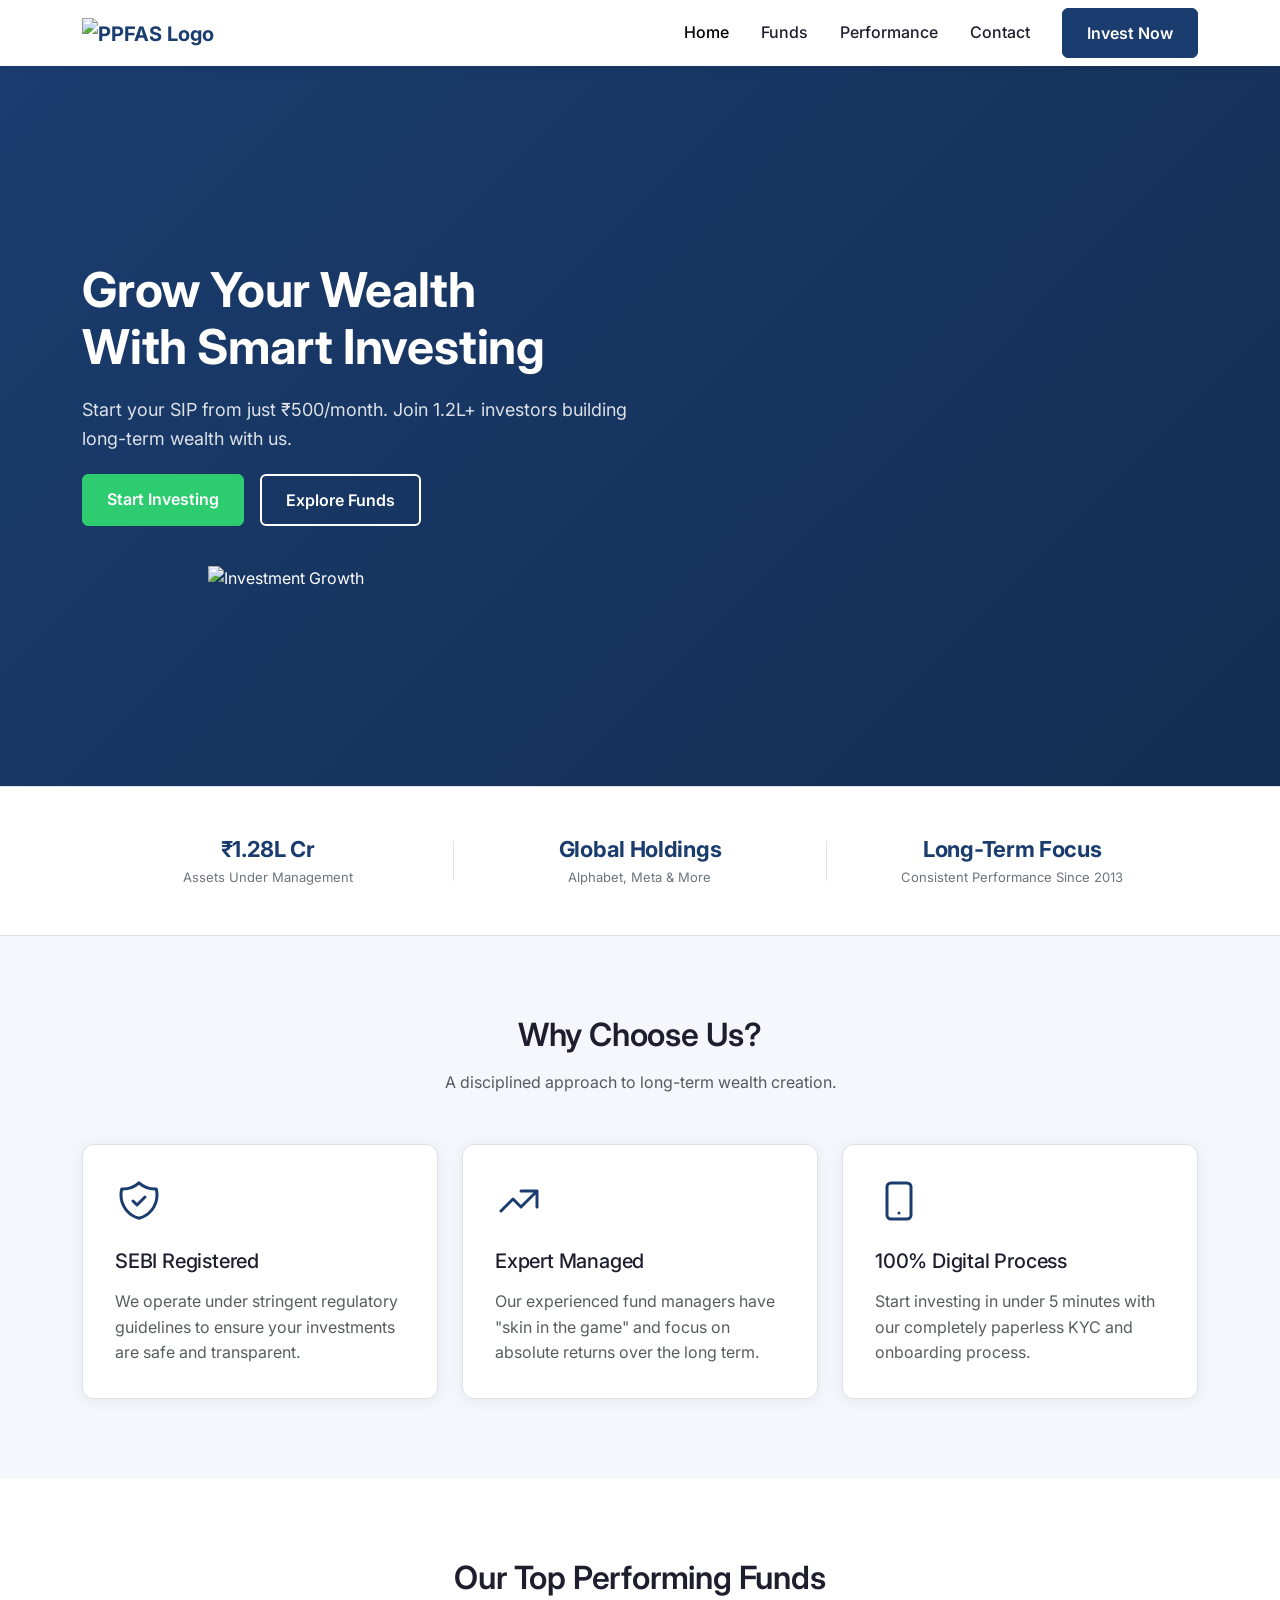
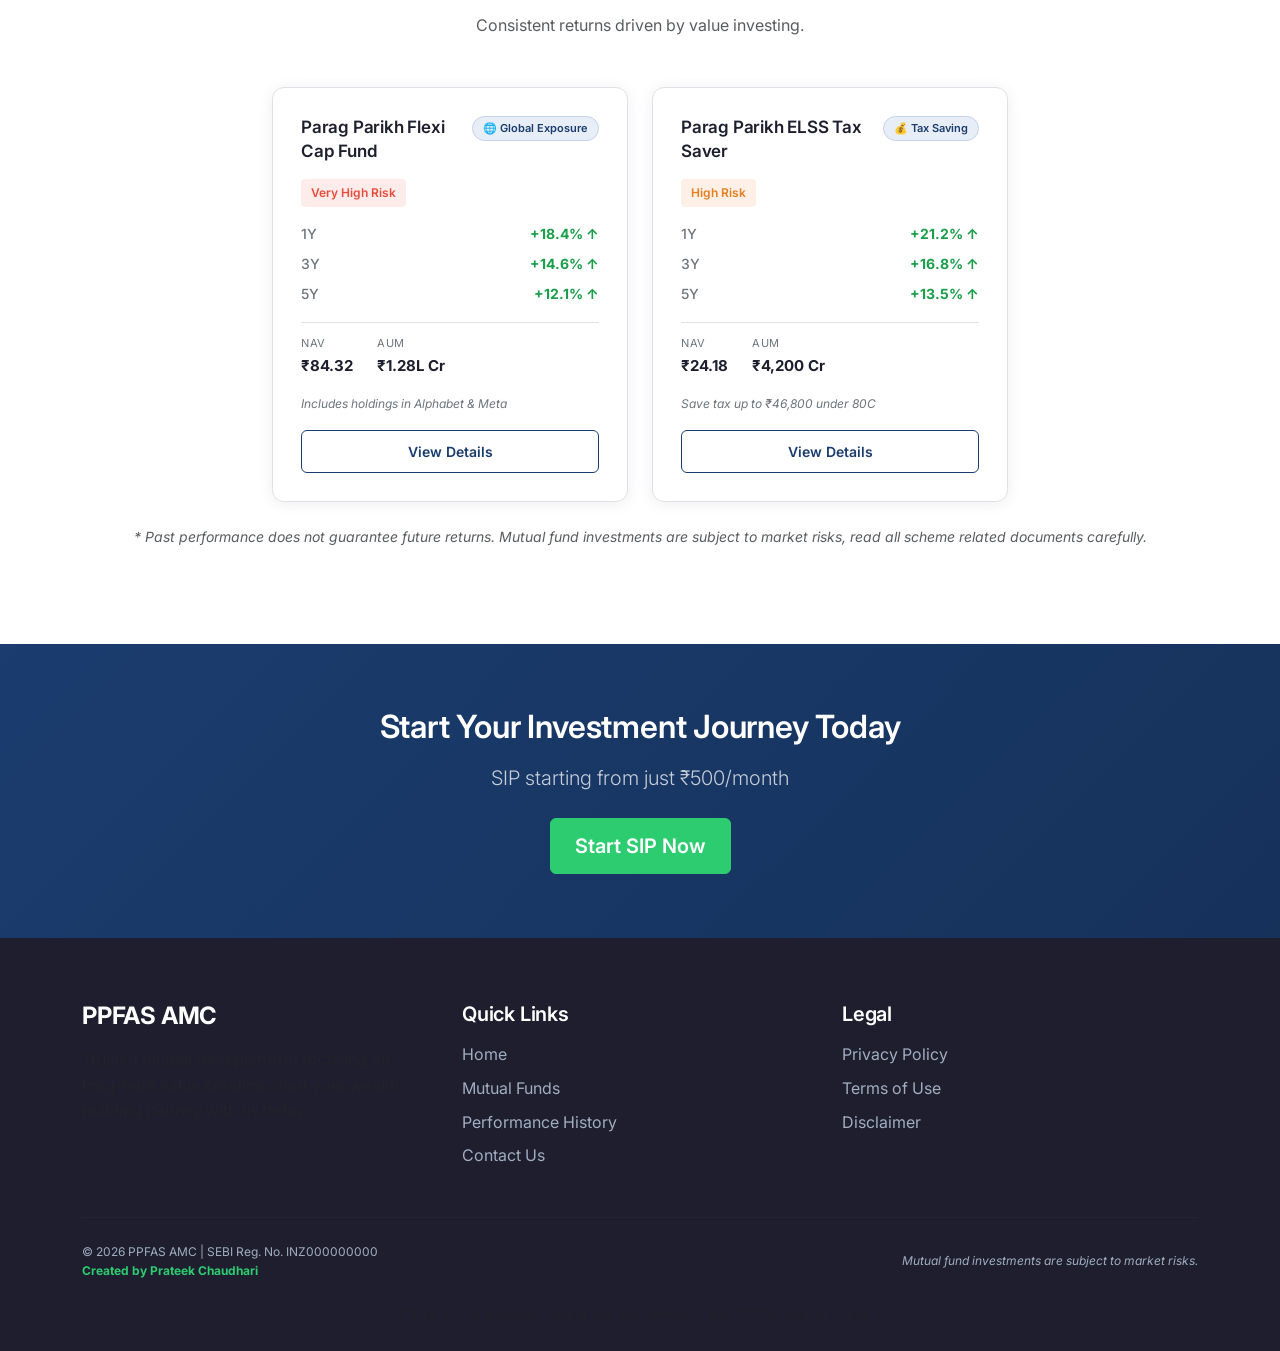
==== commit 0d0c7d78: "Fix hero layout alignment and remove forced centering" ====
--- a/index.html
+++ b/index.html
@@ -60,7 +60,7 @@
             <a href="#funds" class="btn btn-outline-custom">Explore Funds</a>
           </div>
         </div>
-        <div class="col-md-6 text-center">
+        <div class="col-md-6 d-flex justify-content-center justify-content-md-end">
           <img src="https://images.unsplash.com/photo-1559526324-593bc073d938" alt="Investment Growth" class="hero-image" />
         </div>
       </div>
--- a/css/styles.css
+++ b/css/styles.css
@@ -104,6 +104,7 @@
   padding: 80px 0;
   display: flex;
   align-items: center;
+  min-height: 80vh;
 }
 
 .hero-section .row {
@@ -126,11 +127,11 @@
 
 .hero-image {
   width: 100%;
-  max-width: 450px;
+  max-width: 420px;
   height: auto;
   object-fit: contain;
   display: block;
-  margin: 0 auto;
+  margin: 0;
 }
 
 /* ============================================
@@ -411,6 +412,9 @@
    RESPONSIVE
 ============================================ */
 @media (max-width: 768px) {
+  .hero-section {
+    min-height: auto;
+  }
   .hero-image {
     max-width: 100%;
     margin-top: 20px;
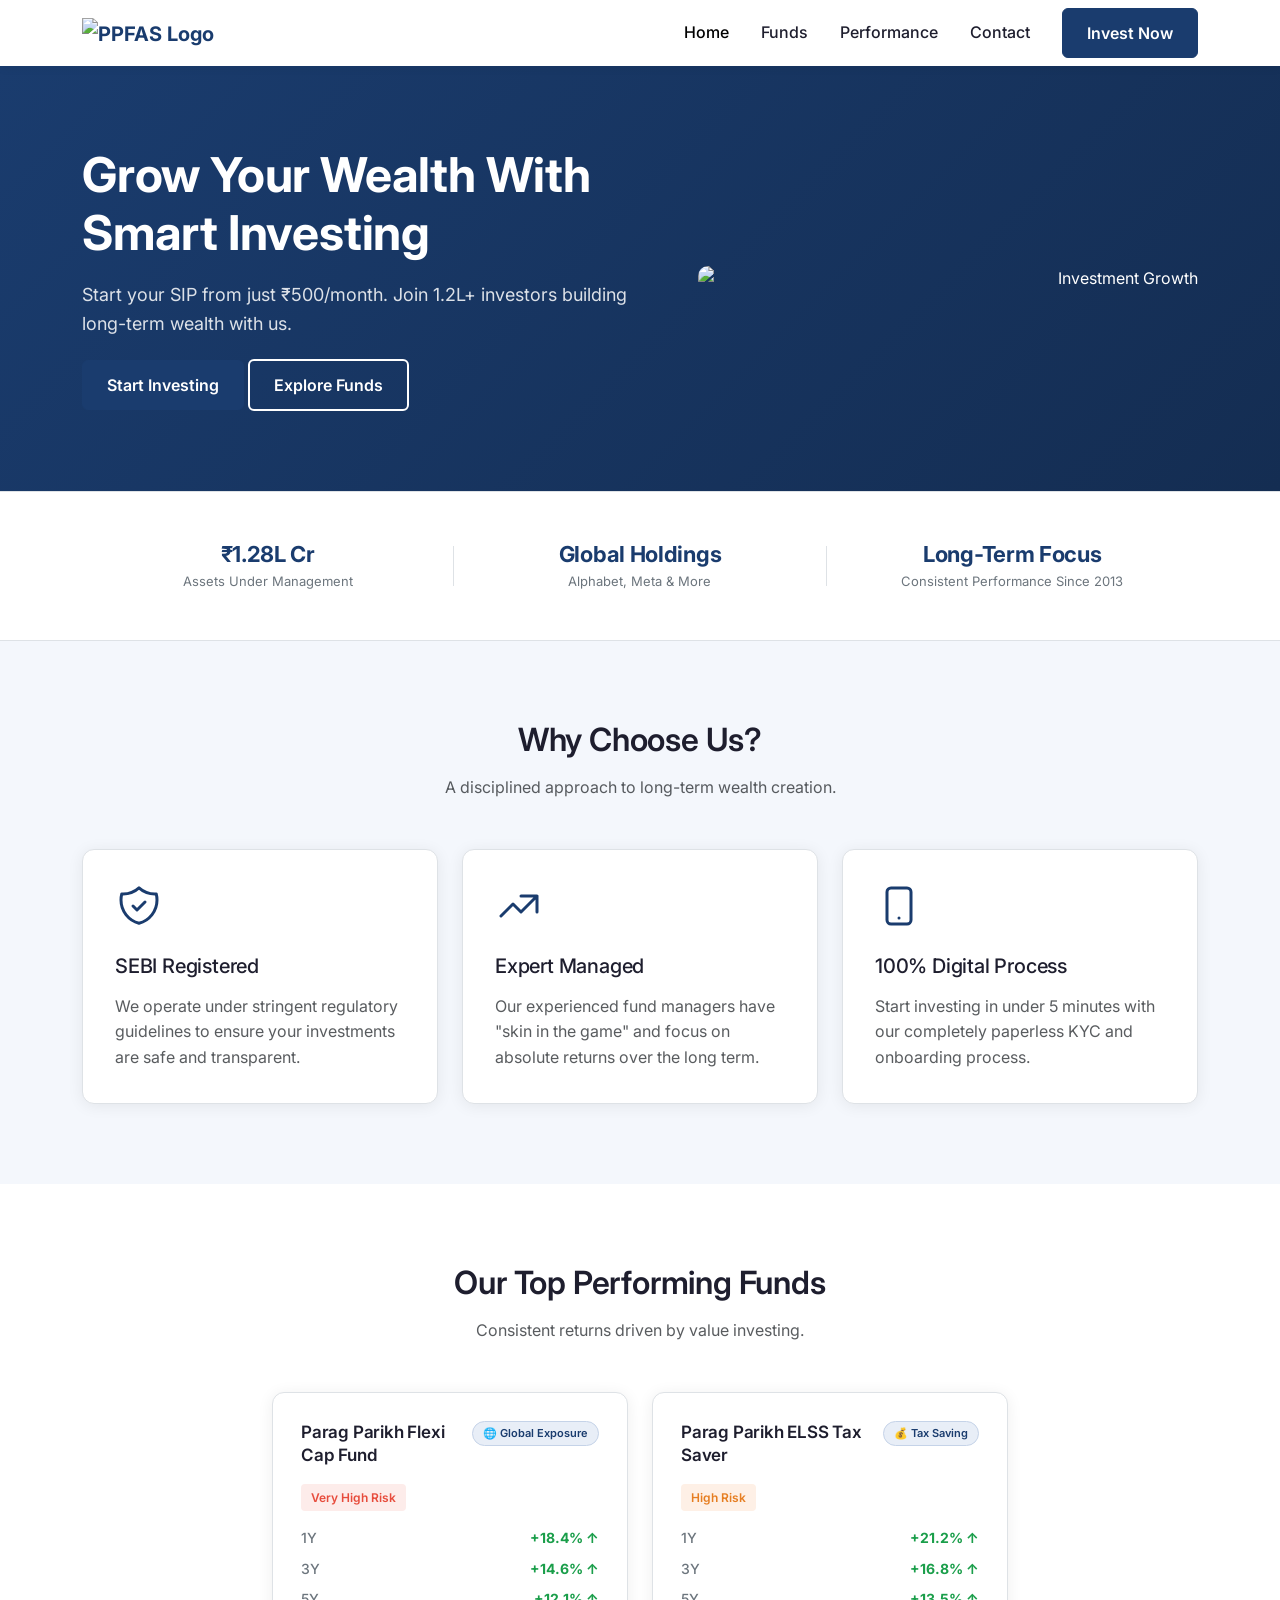
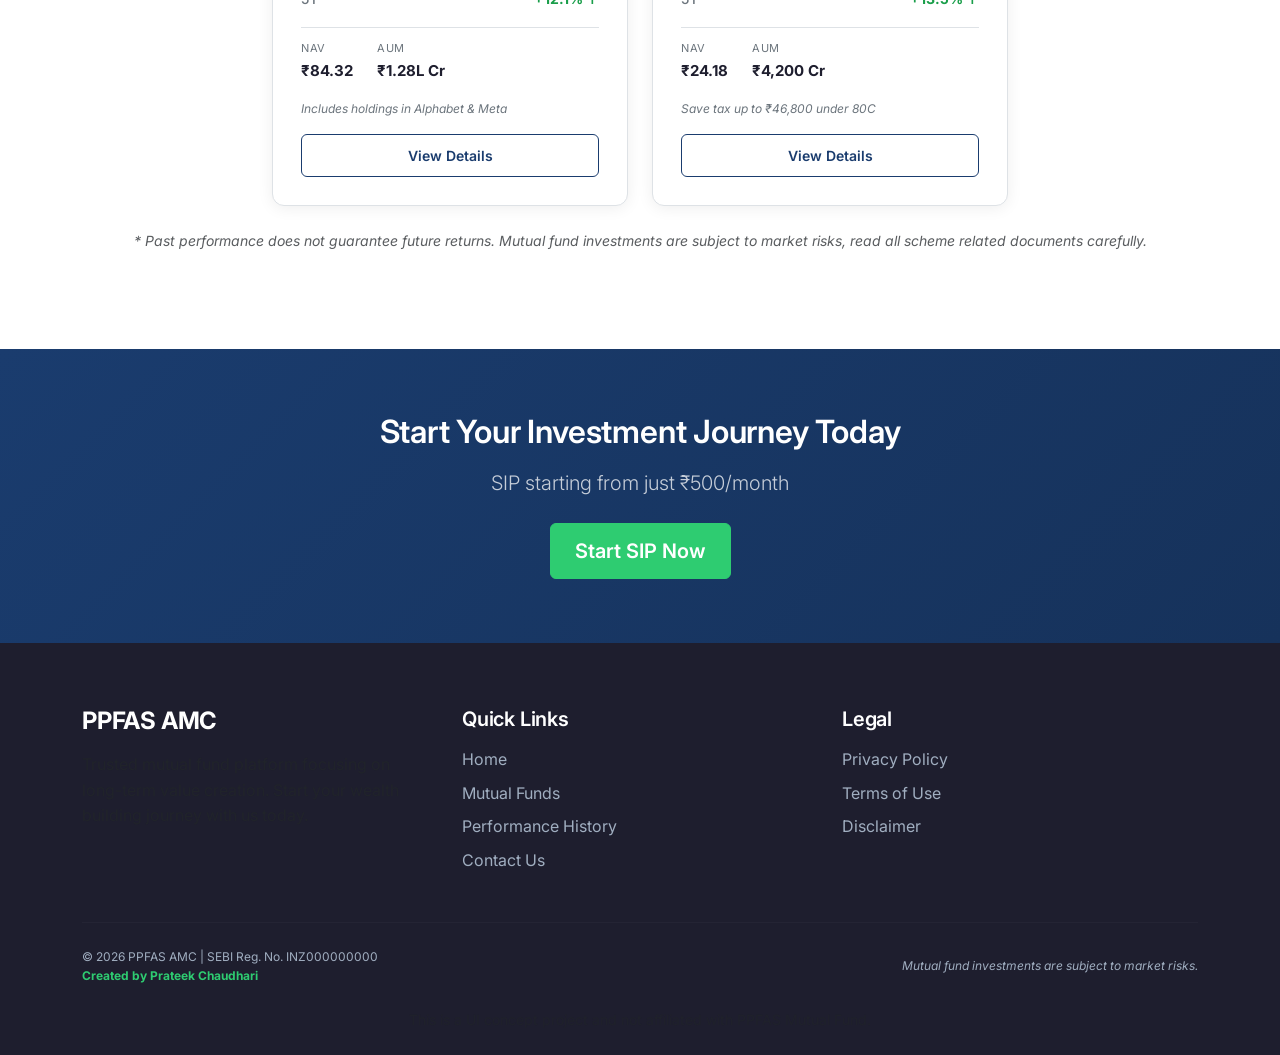
==== commit 5c6dd775: "Refactor hero section to rely on Bootstrap structure instead of custom CSS" ====
--- a/index.html
+++ b/index.html
@@ -52,17 +52,29 @@
   <section class="hero-section">
     <div class="container">
       <div class="row align-items-center">
-        <div class="col-md-6 mb-5 mb-md-0">
-          <h1 class="hero-title">Grow Your Wealth<br>With Smart Investing</h1>
-          <p class="hero-subtitle">Start your SIP from just ₹500/month. Join 1.2L+ investors building long-term wealth with us.</p>
-          <div class="d-flex flex-column flex-sm-row gap-3">
-            <a href="#" class="btn btn-accent">Start Investing</a>
+
+        <!-- LEFT: TEXT -->
+        <div class="col-lg-6">
+          <h1 class="hero-title">Grow Your Wealth With Smart Investing</h1>
+          <p class="hero-subtitle">
+            Start your SIP from just ₹500/month. Join 1.2L+ investors building long-term wealth with us.
+          </p>
+
+          <div class="hero-buttons">
+            <a href="#" class="btn btn-primary-custom">Start Investing</a>
             <a href="#funds" class="btn btn-outline-custom">Explore Funds</a>
           </div>
         </div>
-        <div class="col-md-6 d-flex justify-content-center justify-content-md-end">
-          <img src="https://images.unsplash.com/photo-1559526324-593bc073d938" alt="Investment Growth" class="hero-image" />
-        </div>
+
+        <!-- RIGHT: IMAGE -->
+        <div class="col-lg-6 text-end">
+          <img 
+            src="https://images.unsplash.com/photo-1559526324-593bc073d938?auto=format&fit=crop&w=800&q=80"
+            alt="Investment Growth"
+            class="hero-image"
+          >
+        </div>
+
       </div>
     </div>
   </section>
--- a/css/styles.css
+++ b/css/styles.css
@@ -102,13 +102,6 @@
   background: linear-gradient(135deg, #1A3C6E 0%, #142d52 100%);
   color: var(--color-white);
   padding: 80px 0;
-  display: flex;
-  align-items: center;
-  min-height: 80vh;
-}
-
-.hero-section .row {
-  gap: 40px;
 }
 
 .hero-title {
@@ -126,12 +119,12 @@
 }
 
 .hero-image {
+  max-width: 500px;
   width: 100%;
-  max-width: 420px;
   height: auto;
-  object-fit: contain;
+  border-radius: 10px;
   display: block;
-  margin: 0;
+  margin-left: auto; /* pushes image right */
 }
 
 /* ============================================
@@ -413,11 +406,11 @@
 ============================================ */
 @media (max-width: 768px) {
   .hero-section {
-    min-height: auto;
+    text-align: center;
   }
   .hero-image {
+    margin: 20px auto 0;
     max-width: 100%;
-    margin-top: 20px;
   }
   .hero-title {
     font-size: 32px;
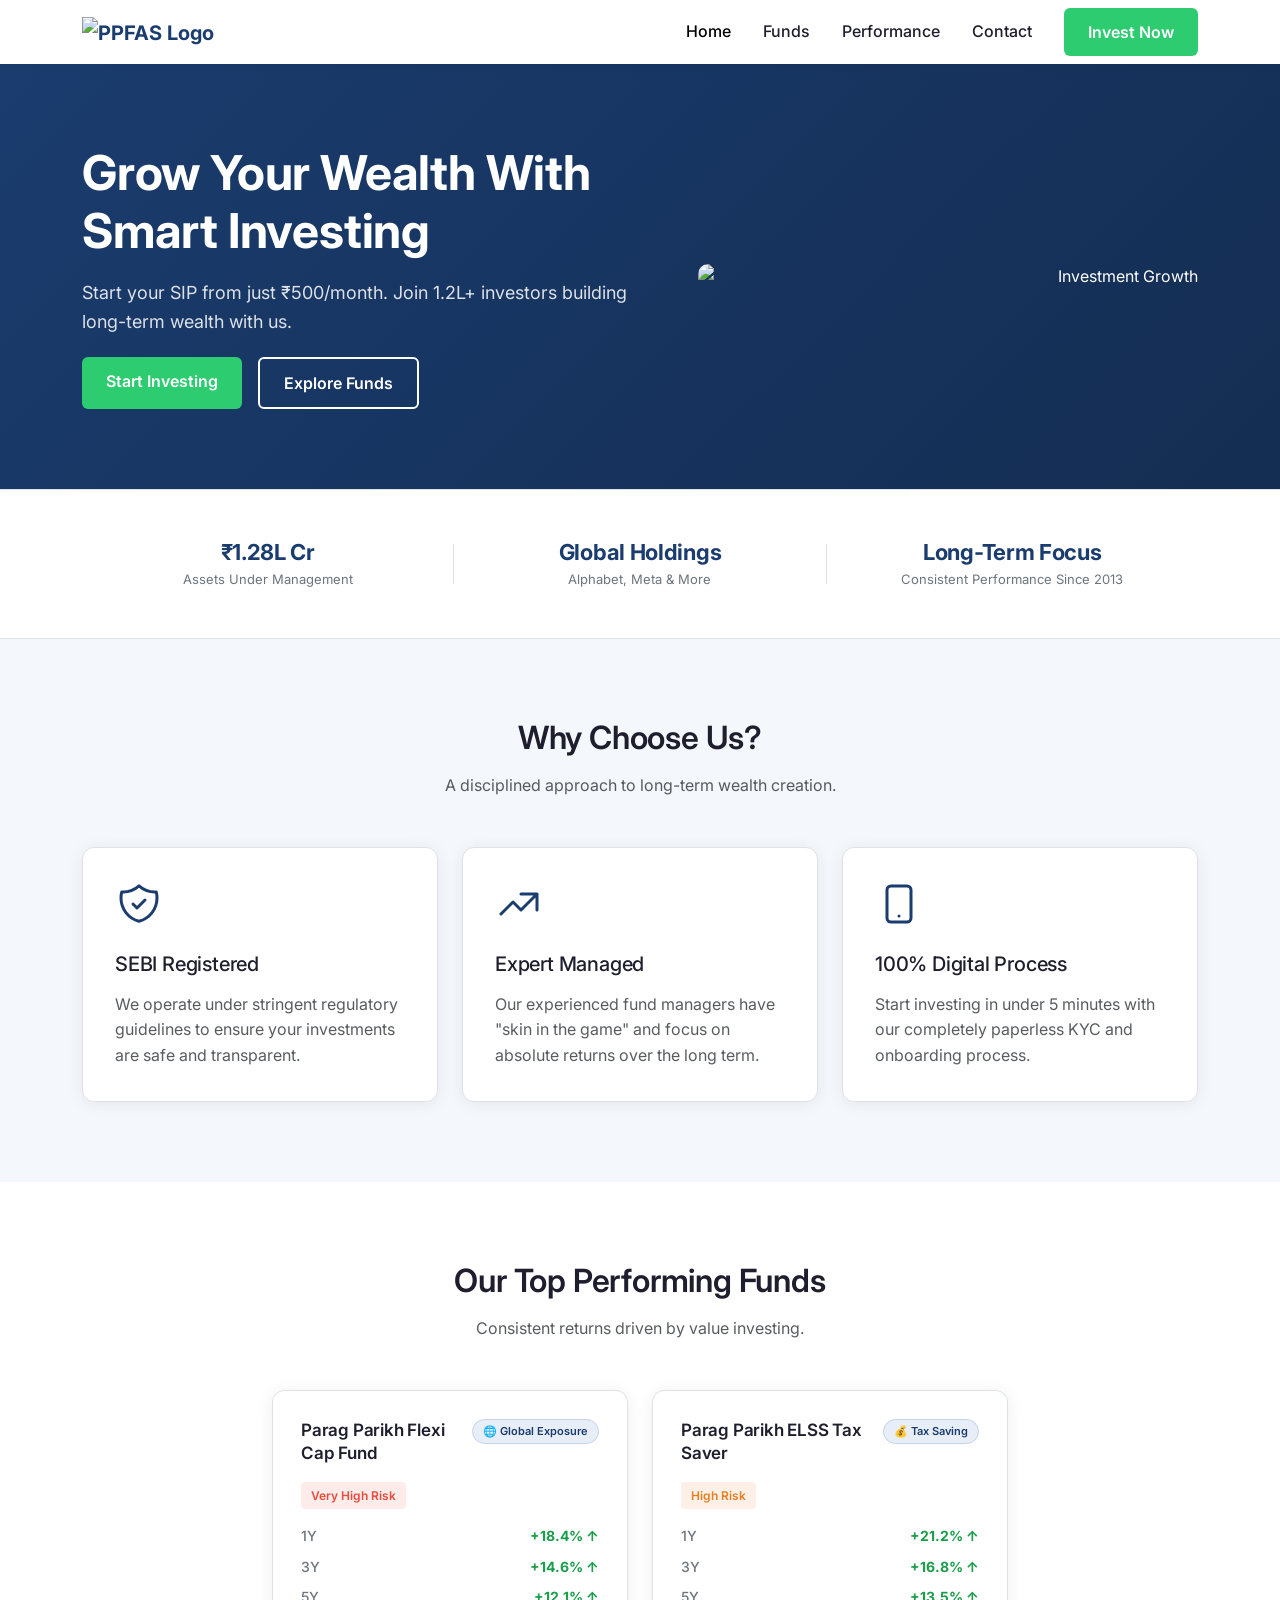
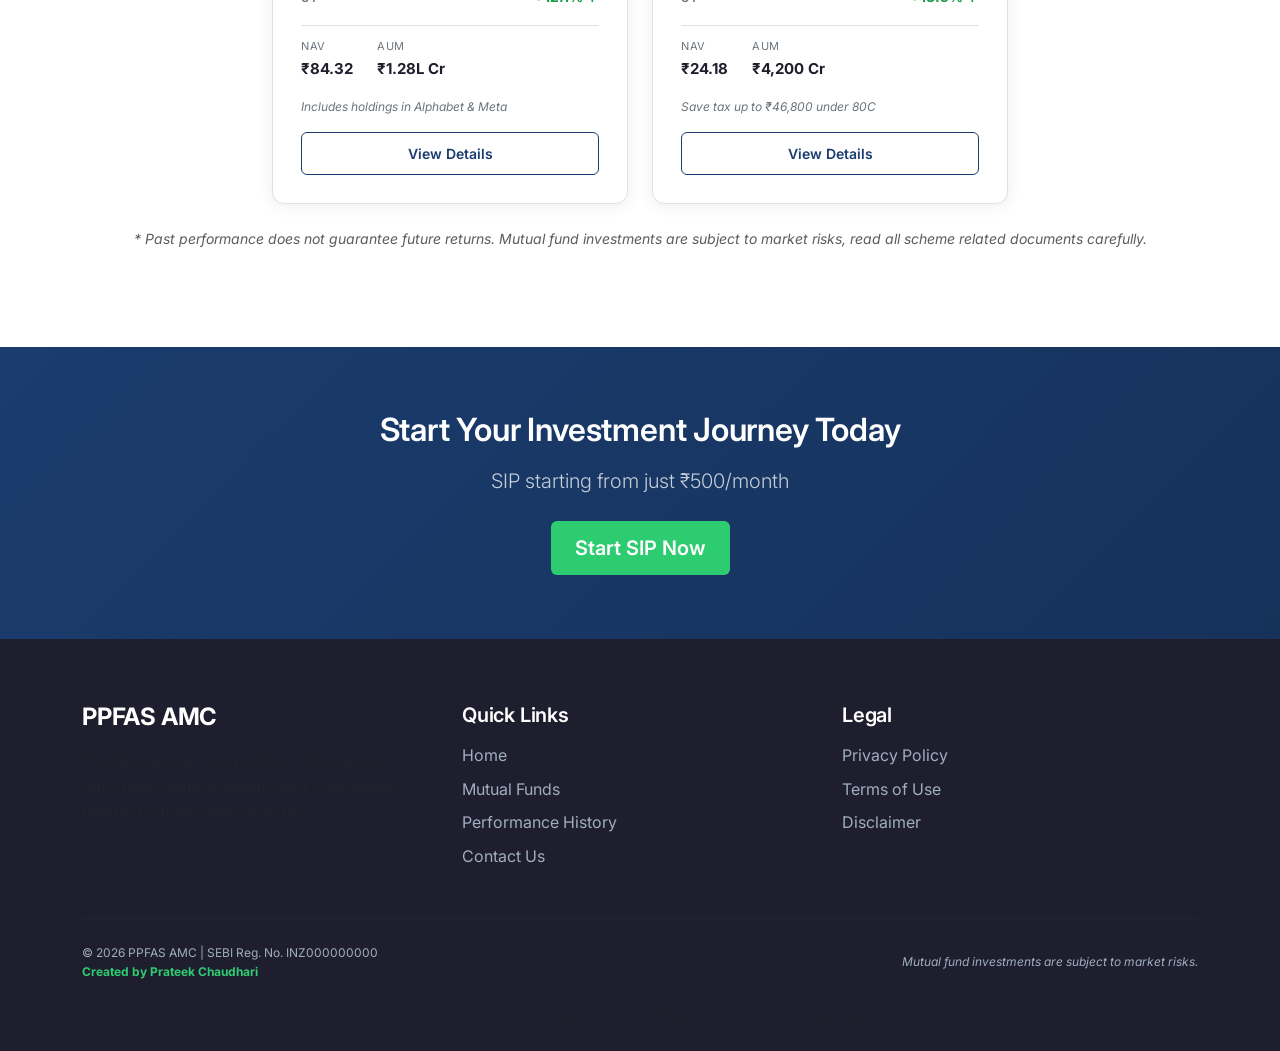
==== commit ffacdc2f: "Update CTA button hierarchy with primary green and secondary outline" ====
--- a/index.html
+++ b/index.html
@@ -39,7 +39,7 @@
           <li class="nav-item"><a class="nav-link" href="#performance">Performance</a></li>
           <li class="nav-item"><a class="nav-link" href="#contact">Contact</a></li>
           <li class="nav-item ms-lg-3 mt-3 mt-lg-0">
-            <a class="btn btn-primary-custom" href="#">Invest Now</a>
+            <a class="btn btn-accent" href="#">Invest Now</a>
           </li>
         </ul>
       </div>
@@ -60,8 +60,8 @@
             Start your SIP from just ₹500/month. Join 1.2L+ investors building long-term wealth with us.
           </p>
 
-          <div class="hero-buttons">
-            <a href="#" class="btn btn-primary-custom">Start Investing</a>
+          <div class="hero-buttons d-flex flex-column flex-sm-row gap-3">
+            <a href="#" class="btn btn-accent">Start Investing</a>
             <a href="#funds" class="btn btn-outline-custom">Explore Funds</a>
           </div>
         </div>
--- a/css/styles.css
+++ b/css/styles.css
@@ -52,46 +52,41 @@
   margin: 0 8px;
 }
 
-.btn-primary-custom, .btn-outline-custom, .btn-accent {
+.btn-accent {
+  background-color: #2ECC71;   /* green */
+  color: #FFFFFF;
+  padding: 12px 24px;
   border-radius: 6px;
   font-weight: 600;
-  padding: 12px 24px; /* Uniform padding */
-  transition: transform 0.3s ease, background-color 0.3s ease;
+  border: none;
+  transition: all 0.3s ease;
   text-decoration: none;
-}
-
-.btn-primary-custom {
-  background-color: var(--color-primary);
-  border-color: var(--color-primary);
-  color: var(--color-white);
-}
-
-.btn-primary-custom:hover {
-  background-color: #16325B;
-  color: var(--color-white);
-  transform: scale(1.05); /* Slight scale */
-}
-
-.btn-accent {
-  background-color: var(--color-accent);
-  border-color: var(--color-accent);
-  color: var(--color-white);
+  display: inline-block;
+  text-align: center;
 }
 
 .btn-accent:hover {
-  background-color: #27AE60;
-  color: var(--color-white);
+  background-color: #27AE60;   /* darker green */
   transform: scale(1.05);
+  color: #FFFFFF;
 }
 
 .btn-outline-custom {
-  border: 2px solid var(--color-white);
-  color: var(--color-white);
+  border: 2px solid #FFFFFF;
+  color: #FFFFFF;
+  background: transparent;
+  padding: 12px 24px;
+  border-radius: 6px;
+  font-weight: 600;
+  transition: all 0.3s ease;
+  text-decoration: none;
+  display: inline-block;
+  text-align: center;
 }
 
 .btn-outline-custom:hover {
-  background-color: var(--color-white);
-  color: var(--color-primary);
+  background-color: #FFFFFF;
+  color: #1A3C6E;
   transform: scale(1.05);
 }
 
